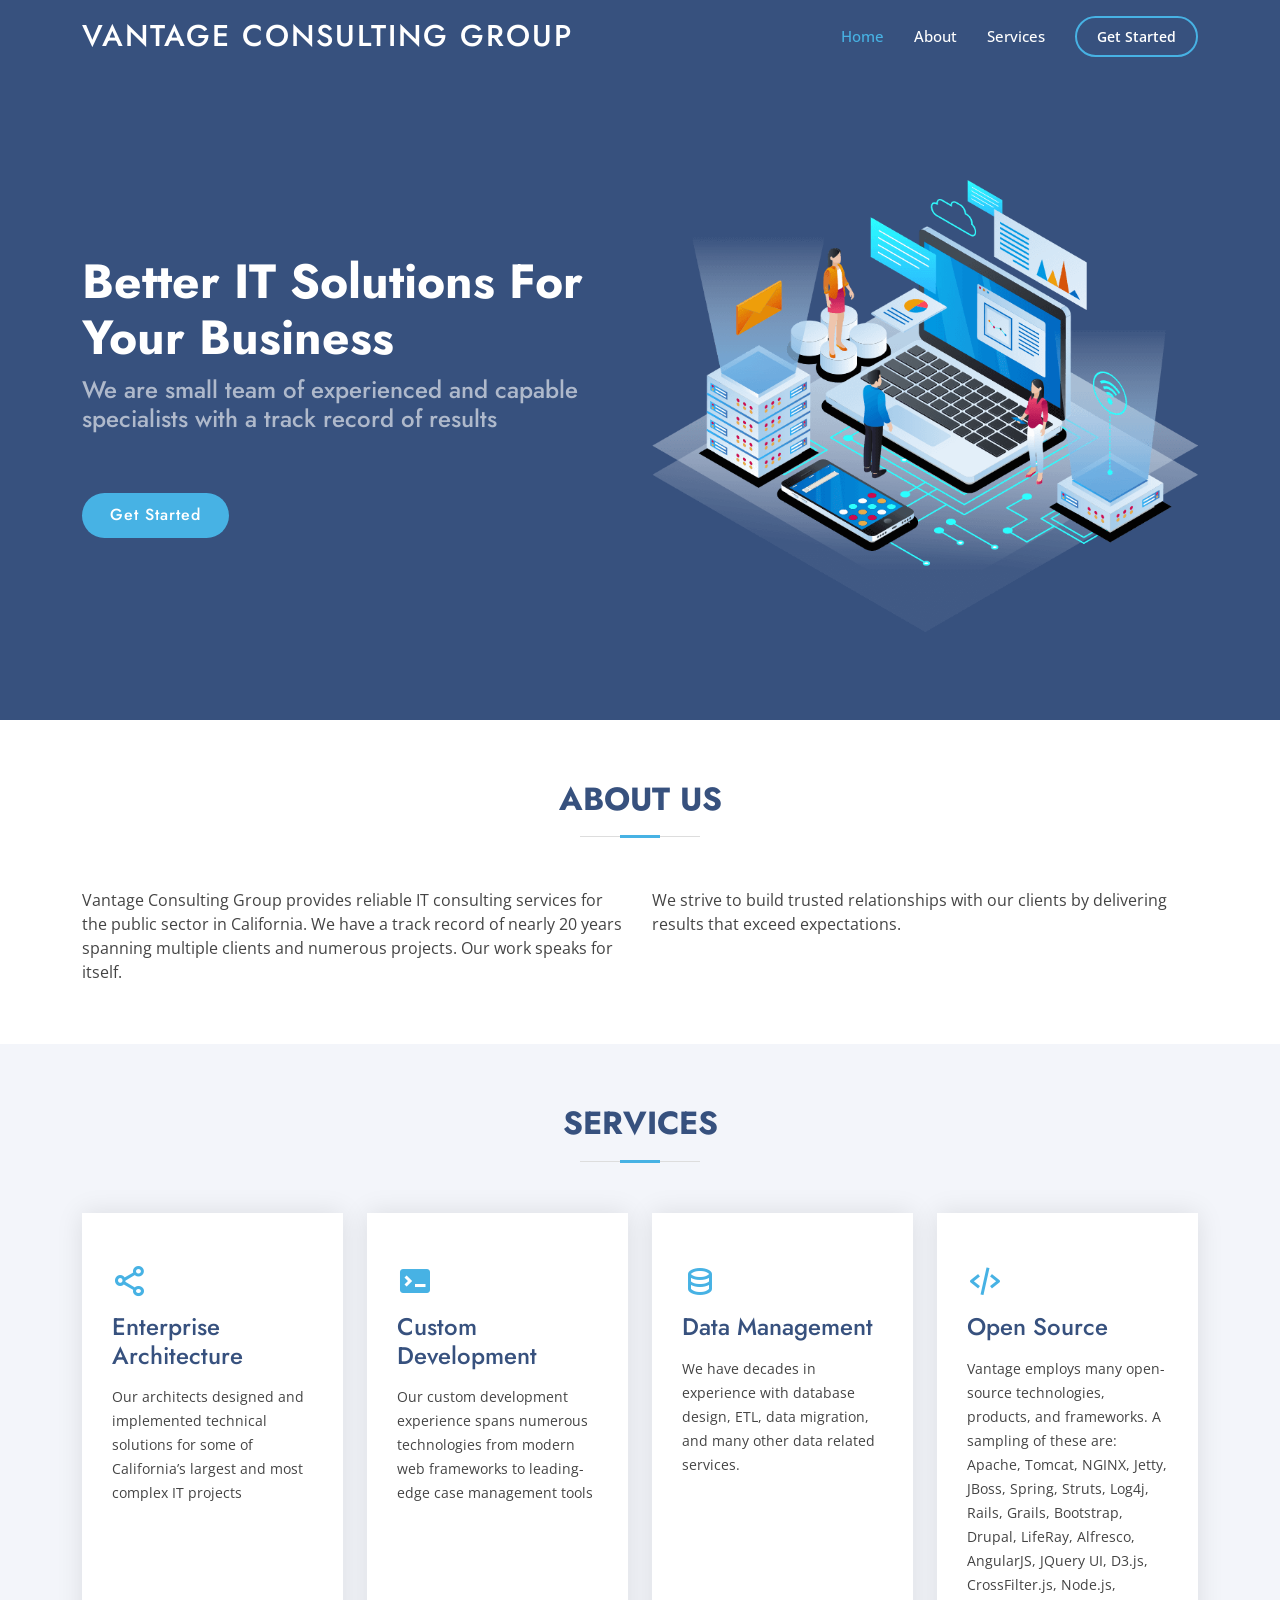
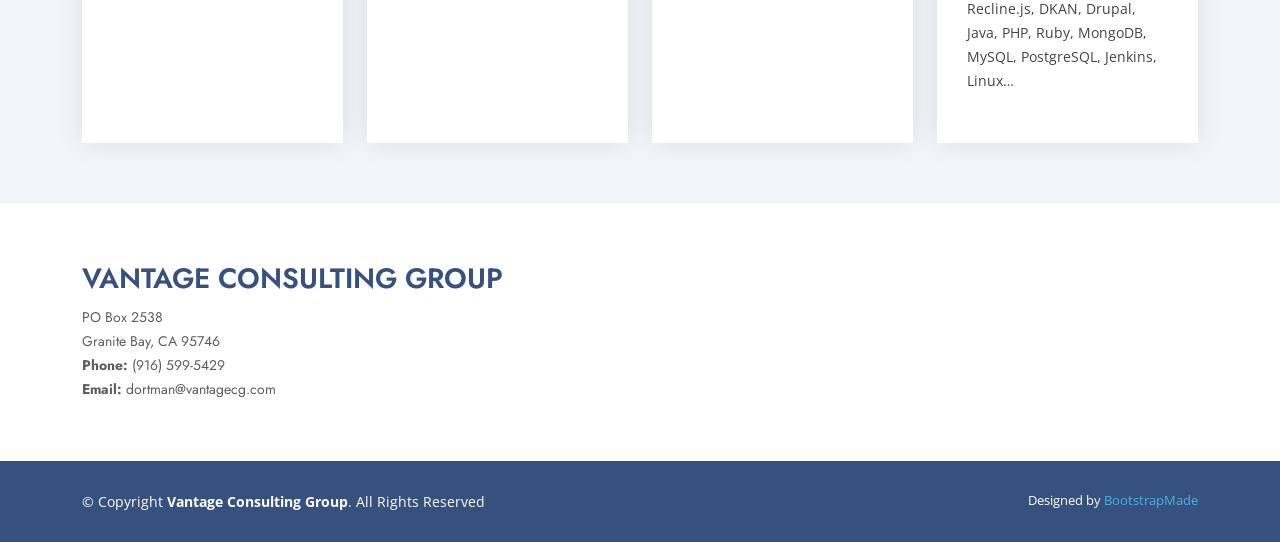
==== index.html @ c9c01993 "Initial checkin" ====
<!DOCTYPE html>
<html lang="en">

<head>
  <meta charset="utf-8">
  <meta content="width=device-width, initial-scale=1.0" name="viewport">

  <title>Vantage Consulting Group</title>
  <meta content="" name="description">
  <meta content="" name="keywords">

  <!-- Google Fonts -->
  <link
    href="https://fonts.googleapis.com/css?family=Open+Sans:300,300i,400,400i,600,600i,700,700i|Jost:300,300i,400,400i,500,500i,600,600i,700,700i|Poppins:300,300i,400,400i,500,500i,600,600i,700,700i"
    rel="stylesheet">

  <!-- Vendor CSS Files -->
  <link href="assets/vendor/aos/aos.css" rel="stylesheet">
  <link href="assets/vendor/bootstrap/css/bootstrap.min.css" rel="stylesheet">
  <link href="assets/vendor/bootstrap-icons/bootstrap-icons.css" rel="stylesheet">
  <link href="assets/vendor/boxicons/css/boxicons.min.css" rel="stylesheet">
  <link href="assets/vendor/glightbox/css/glightbox.min.css" rel="stylesheet">
  <link href="assets/vendor/remixicon/remixicon.css" rel="stylesheet">
  <link href="assets/vendor/swiper/swiper-bundle.min.css" rel="stylesheet">

  <!-- Template Main CSS File -->
  <link href="assets/css/style.css" rel="stylesheet">

  <!-- =======================================================
  * Template Name: Arsha - v4.7.1
  * Template URL: https://bootstrapmade.com/arsha-free-bootstrap-html-template-corporate/
  * Author: BootstrapMade.com
  * License: https://bootstrapmade.com/license/
  ======================================================== -->
</head>

<body>

  <!-- ======= Header ======= -->
  <header id="header" class="fixed-top ">
    <div class="container d-flex align-items-center">

      <h1 class="logo me-auto"><a href="index.html">Vantage Consulting Group</a></h1>
      <!-- Uncomment below if you prefer to use an image logo -->
      <!-- <a href="index.html" class="logo me-auto"><img src="assets/img/logo.png" alt="" class="img-fluid"></a>-->

      <nav id="navbar" class="navbar">
        <ul>
          <li><a class="nav-link scrollto active" href="#hero">Home</a></li>
          <li><a class="nav-link scrollto" href="#about">About</a></li>
          <li><a class="nav-link scrollto" href="#services">Services</a></li>
          <li><a class="getstarted scrollto" href="#about">Get Started</a></li>
        </ul>
        <i class="bi bi-list mobile-nav-toggle"></i>
      </nav><!-- .navbar -->

    </div>
  </header><!-- End Header -->

  <!-- ======= Hero Section ======= -->
  <section id="hero" class="d-flex align-items-center">

    <div class="container">
      <div class="row">
        <div class="col-lg-6 d-flex flex-column justify-content-center pt-4 pt-lg-0 order-2 order-lg-1"
          data-aos="fade-up" data-aos-delay="200">
          <h1>Better IT Solutions For Your Business</h1>
          <h2>We are small team of experienced and capable specialists with a track record of results</h2>
          <div class="d-flex justify-content-center justify-content-lg-start">
            <a href="#about" class="btn-get-started scrollto">Get Started</a>
          </div>
        </div>
        <div class="col-lg-6 order-1 order-lg-2 hero-img" data-aos="zoom-in" data-aos-delay="200">
          <img src="assets/img/hero-img.png" class="img-fluid animated" alt="">
        </div>
      </div>
    </div>

  </section><!-- End Hero -->

  <main id="main">



    <!-- ======= About Us Section ======= -->
    <section id="about" class="about">
      <div class="container" data-aos="fade-up">

        <div class="section-title">
          <h2>About Us</h2>
        </div>

        <div class="row content">
          <div class="col-lg-6">
            <p>
              Vantage Consulting Group provides reliable IT consulting services for the public sector in California.
              We have a track record of nearly 20 years spanning multiple clients and numerous projects. Our work speaks
              for itself.
            </p>
          </div>
          <div class="col-lg-6 pt-4 pt-lg-0">
            <p>
              We strive to build trusted relationships with our clients by delivering results that exceed expectations.
            </p>
          </div>
        </div>

      </div>
    </section><!-- End About Us Section -->





    <!-- ======= Services Section ======= -->
    <section id="services" class="services section-bg">
      <div class="container" data-aos="fade-up">

        <div class="section-title">
          <h2>Services</h2>
          <p></p>
        </div>

        <div class="row">

          <div class="col-xl-3 col-md-6 d-flex align-items-stretch" data-aos="zoom-in" data-aos-delay="100">
            <div class="icon-box">
              <div class="icon"><i class="bx bx-share-alt"></i></div>
              <h4><a href="">Enterprise Architecture</a></h4>
              <p>Our architects designed and implemented technical solutions for some of California’s largest and most
                complex IT projects</p>
            </div>
          </div>

          <div class="col-xl-3 col-md-6 d-flex align-items-stretch mt-4 mt-md-0" data-aos="zoom-in"
            data-aos-delay="200">
            <div class="icon-box">
              <div class="icon"><i class="bx bxs-terminal"></i></div>
              <h4><a href="">Custom Development</a></h4>
              <p>Our custom development experience spans numerous technologies from modern web
                frameworks to leading-edge case management tools</p>
            </div>
          </div>

          <div class="col-xl-3 col-md-6 d-flex align-items-stretch mt-4 mt-xl-0" data-aos="zoom-in"
            data-aos-delay="300">
            <div class="icon-box">
              <div class="icon"><i class="bx bx-data"></i></div>
              <h4><a href="">Data Management</a></h4>
              <p>We have decades in experience with database design, ETL, data migration, and many other data related
                services.
              </p>
            </div>
          </div>

          <div class="col-xl-3 col-md-6 d-flex align-items-stretch mt-4 mt-xl-0" data-aos="zoom-in"
            data-aos-delay="300">
            <div class="icon-box">
              <div class="icon"><i class="bx bx-code-alt"></i></div>
              <h4><a href="">Open Source</a></h4>
              <p>Vantage employs many open-source technologies, products, and frameworks. A sampling of these are:
                Apache, Tomcat, NGINX, Jetty, JBoss, Spring, Struts, Log4j, Rails, Grails, Bootstrap, Drupal, LifeRay,
                Alfresco, AngularJS, JQuery UI, D3.js, CrossFilter.js, Node.js, Recline.js, DKAN, Drupal, Java, PHP,
                Ruby, MongoDB, MySQL, PostgreSQL, Jenkins, Linux…
              </p>
            </div>
          </div>


        </div>

      </div>
    </section><!-- End Services Section -->







  </main><!-- End #main -->

  <!-- ======= Footer ======= -->
  <footer id="footer">



    <div class="footer-top">
      <div class="container">
        <div class="row">

          <div class="col-lg-6 col-md-6 footer-contact">
            <h3>Vantage Consulting Group</h3>
            <p>
              PO Box 2538 <br>
              Granite Bay, CA 95746<br>
              <strong>Phone:</strong> (916) 599-5429<br>
              <strong>Email:</strong> dortman@vantagecg.com<br>
            </p>
          </div>



        </div>
      </div>
    </div>

    <div class="container footer-bottom clearfix">
      <div class="copyright">
        &copy; Copyright <strong><span>Vantage Consulting Group</span></strong>. All Rights Reserved
      </div>
      <div class="credits">
        <!-- All the links in the footer should remain intact. -->
        <!-- You can delete the links only if you purchased the pro version. -->
        <!-- Licensing information: https://bootstrapmade.com/license/ -->
        <!-- Purchase the pro version with working PHP/AJAX contact form: https://bootstrapmade.com/arsha-free-bootstrap-html-template-corporate/ -->
        Designed by <a href="https://bootstrapmade.com/">BootstrapMade</a>
      </div>
    </div>
  </footer><!-- End Footer -->

  <div id="preloader"></div>
  <a href="#" class="back-to-top d-flex align-items-center justify-content-center"><i
      class="bi bi-arrow-up-short"></i></a>

  <!-- Vendor JS Files -->
  <script src="assets/vendor/aos/aos.js"></script>
  <script src="assets/vendor/bootstrap/js/bootstrap.bundle.min.js"></script>
  <script src="assets/vendor/glightbox/js/glightbox.min.js"></script>
  <script src="assets/vendor/isotope-layout/isotope.pkgd.min.js"></script>
  <script src="assets/vendor/swiper/swiper-bundle.min.js"></script>
  <script src="assets/vendor/waypoints/noframework.waypoints.js"></script>
  <script src="assets/vendor/php-email-form/validate.js"></script>

  <!-- Template Main JS File -->
  <script src="assets/js/main.js"></script>

</body>

</html>
---- assets/css/style.css ----
/**
* Template Name: Arsha - v4.7.1
* Template URL: https://bootstrapmade.com/arsha-free-bootstrap-html-template-corporate/
* Author: BootstrapMade.com
* License: https://bootstrapmade.com/license/
*/

/*--------------------------------------------------------------
# General
--------------------------------------------------------------*/
body {
  font-family: "Open Sans", sans-serif;
  color: #444444;
}

a {
  color: #47b2e4;
  text-decoration: none;
}

a:hover {
  color: #73c5eb;
  text-decoration: none;
}

h1, h2, h3, h4, h5, h6 {
  font-family: "Jost", sans-serif;
}

/*--------------------------------------------------------------
# Preloader
--------------------------------------------------------------*/
#preloader {
  position: fixed;
  top: 0;
  left: 0;
  right: 0;
  bottom: 0;
  z-index: 9999;
  overflow: hidden;
  background: #37517e;
}

#preloader:before {
  content: "";
  position: fixed;
  top: calc(50% - 30px);
  left: calc(50% - 30px);
  border: 6px solid #37517e;
  border-top-color: #fff;
  border-bottom-color: #fff;
  border-radius: 50%;
  width: 60px;
  height: 60px;
  -webkit-animation: animate-preloader 1s linear infinite;
  animation: animate-preloader 1s linear infinite;
}

@-webkit-keyframes animate-preloader {
  0% {
    transform: rotate(0deg);
  }
  100% {
    transform: rotate(360deg);
  }
}

@keyframes animate-preloader {
  0% {
    transform: rotate(0deg);
  }
  100% {
    transform: rotate(360deg);
  }
}
/*--------------------------------------------------------------
# Back to top button
--------------------------------------------------------------*/
.back-to-top {
  position: fixed;
  visibility: hidden;
  opacity: 0;
  right: 15px;
  bottom: 15px;
  z-index: 996;
  background: #47b2e4;
  width: 40px;
  height: 40px;
  border-radius: 50px;
  transition: all 0.4s;
}
.back-to-top i {
  font-size: 24px;
  color: #fff;
  line-height: 0;
}
.back-to-top:hover {
  background: #6bc1e9;
  color: #fff;
}
.back-to-top.active {
  visibility: visible;
  opacity: 1;
}

/*--------------------------------------------------------------
# Header
--------------------------------------------------------------*/
#header {
  transition: all 0.5s;
  z-index: 997;
  padding: 15px 0;
}
#header.header-scrolled, #header.header-inner-pages {
  background: rgba(40, 58, 90, 0.9);
}
#header .logo {
  font-size: 30px;
  margin: 0;
  padding: 0;
  line-height: 1;
  font-weight: 500;
  letter-spacing: 2px;
  text-transform: uppercase;
}
#header .logo a {
  color: #fff;
}
#header .logo img {
  max-height: 40px;
}

/*--------------------------------------------------------------
# Navigation Menu
--------------------------------------------------------------*/
/**
* Desktop Navigation 
*/
.navbar {
  padding: 0;
}
.navbar ul {
  margin: 0;
  padding: 0;
  display: flex;
  list-style: none;
  align-items: center;
}
.navbar li {
  position: relative;
}
.navbar a, .navbar a:focus {
  display: flex;
  align-items: center;
  justify-content: space-between;
  padding: 10px 0 10px 30px;
  font-size: 15px;
  font-weight: 500;
  color: #fff;
  white-space: nowrap;
  transition: 0.3s;
}
.navbar a i, .navbar a:focus i {
  font-size: 12px;
  line-height: 0;
  margin-left: 5px;
}
.navbar a:hover, .navbar .active, .navbar .active:focus, .navbar li:hover > a {
  color: #47b2e4;
}
.navbar .getstarted, .navbar .getstarted:focus {
  padding: 8px 20px;
  margin-left: 30px;
  border-radius: 50px;
  color: #fff;
  font-size: 14px;
  border: 2px solid #47b2e4;
  font-weight: 600;
}
.navbar .getstarted:hover, .navbar .getstarted:focus:hover {
  color: #fff;
  background: #31a9e1;
}
.navbar .dropdown ul {
  display: block;
  position: absolute;
  left: 14px;
  top: calc(100% + 30px);
  margin: 0;
  padding: 10px 0;
  z-index: 99;
  opacity: 0;
  visibility: hidden;
  background: #fff;
  box-shadow: 0px 0px 30px rgba(127, 137, 161, 0.25);
  transition: 0.3s;
  border-radius: 4px;
}
.navbar .dropdown ul li {
  min-width: 200px;
}
.navbar .dropdown ul a {
  padding: 10px 20px;
  font-size: 14px;
  text-transform: none;
  font-weight: 500;
  color: #0c3c53;
}
.navbar .dropdown ul a i {
  font-size: 12px;
}
.navbar .dropdown ul a:hover, .navbar .dropdown ul .active:hover, .navbar .dropdown ul li:hover > a {
  color: #47b2e4;
}
.navbar .dropdown:hover > ul {
  opacity: 1;
  top: 100%;
  visibility: visible;
}
.navbar .dropdown .dropdown ul {
  top: 0;
  left: calc(100% - 30px);
  visibility: hidden;
}
.navbar .dropdown .dropdown:hover > ul {
  opacity: 1;
  top: 0;
  left: 100%;
  visibility: visible;
}
@media (max-width: 1366px) {
  .navbar .dropdown .dropdown ul {
    left: -90%;
  }
  .navbar .dropdown .dropdown:hover > ul {
    left: -100%;
  }
}

/**
* Mobile Navigation 
*/
.mobile-nav-toggle {
  color: #fff;
  font-size: 28px;
  cursor: pointer;
  display: none;
  line-height: 0;
  transition: 0.5s;
}
.mobile-nav-toggle.bi-x {
  color: #fff;
}

@media (max-width: 991px) {
  .mobile-nav-toggle {
    display: block;
  }

  .navbar ul {
    display: none;
  }
}
.navbar-mobile {
  position: fixed;
  overflow: hidden;
  top: 0;
  right: 0;
  left: 0;
  bottom: 0;
  background: rgba(40, 58, 90, 0.9);
  transition: 0.3s;
  z-index: 999;
}
.navbar-mobile .mobile-nav-toggle {
  position: absolute;
  top: 15px;
  right: 15px;
}
.navbar-mobile ul {
  display: block;
  position: absolute;
  top: 55px;
  right: 15px;
  bottom: 15px;
  left: 15px;
  padding: 10px 0;
  border-radius: 10px;
  background-color: #fff;
  overflow-y: auto;
  transition: 0.3s;
}
.navbar-mobile a, .navbar-mobile a:focus {
  padding: 10px 20px;
  font-size: 15px;
  color: #37517e;
}
.navbar-mobile a:hover, .navbar-mobile .active, .navbar-mobile li:hover > a {
  color: #47b2e4;
}
.navbar-mobile .getstarted, .navbar-mobile .getstarted:focus {
  margin: 15px;
  color: #37517e;
}
.navbar-mobile .dropdown ul {
  position: static;
  display: none;
  margin: 10px 20px;
  padding: 10px 0;
  z-index: 99;
  opacity: 1;
  visibility: visible;
  background: #fff;
  box-shadow: 0px 0px 30px rgba(127, 137, 161, 0.25);
}
.navbar-mobile .dropdown ul li {
  min-width: 200px;
}
.navbar-mobile .dropdown ul a {
  padding: 10px 20px;
}
.navbar-mobile .dropdown ul a i {
  font-size: 12px;
}
.navbar-mobile .dropdown ul a:hover, .navbar-mobile .dropdown ul .active:hover, .navbar-mobile .dropdown ul li:hover > a {
  color: #47b2e4;
}
.navbar-mobile .dropdown > .dropdown-active {
  display: block;
}

/*--------------------------------------------------------------
# Hero Section
--------------------------------------------------------------*/
#hero {
  width: 100%;
  height: 80vh;
  background: #37517e;
}
#hero .container {
  padding-top: 72px;
}
#hero h1 {
  margin: 0 0 10px 0;
  font-size: 48px;
  font-weight: 700;
  line-height: 56px;
  color: #fff;
}
#hero h2 {
  color: rgba(255, 255, 255, 0.6);
  margin-bottom: 50px;
  font-size: 24px;
}
#hero .btn-get-started {
  font-family: "Jost", sans-serif;
  font-weight: 500;
  font-size: 16px;
  letter-spacing: 1px;
  display: inline-block;
  padding: 10px 28px 11px 28px;
  border-radius: 50px;
  transition: 0.5s;
  margin: 10px 0 0 0;
  color: #fff;
  background: #47b2e4;
}
#hero .btn-get-started:hover {
  background: #209dd8;
}
#hero .btn-watch-video {
  font-size: 16px;
  display: flex;
  align-items: center;
  transition: 0.5s;
  margin: 10px 0 0 25px;
  color: #fff;
  line-height: 1;
}
#hero .btn-watch-video i {
  line-height: 0;
  color: #fff;
  font-size: 32px;
  transition: 0.3s;
  margin-right: 8px;
}
#hero .btn-watch-video:hover i {
  color: #47b2e4;
}
#hero .animated {
  animation: up-down 2s ease-in-out infinite alternate-reverse both;
}
@media (max-width: 991px) {
  #hero {
    height: 100vh;
    text-align: center;
  }
  #hero .animated {
    -webkit-animation: none;
    animation: none;
  }
  #hero .hero-img {
    text-align: center;
  }
  #hero .hero-img img {
    width: 50%;
  }
}
@media (max-width: 768px) {
  #hero h1 {
    font-size: 28px;
    line-height: 36px;
  }
  #hero h2 {
    font-size: 18px;
    line-height: 24px;
    margin-bottom: 30px;
  }
  #hero .hero-img img {
    width: 70%;
  }
}
@media (max-width: 575px) {
  #hero .hero-img img {
    width: 80%;
  }
  #hero .btn-get-started {
    font-size: 16px;
    padding: 10px 24px 11px 24px;
  }
}

@-webkit-keyframes up-down {
  0% {
    transform: translateY(10px);
  }
  100% {
    transform: translateY(-10px);
  }
}

@keyframes up-down {
  0% {
    transform: translateY(10px);
  }
  100% {
    transform: translateY(-10px);
  }
}
/*--------------------------------------------------------------
# Sections General
--------------------------------------------------------------*/
section {
  padding: 60px 0;
  overflow: hidden;
}

.section-bg {
  background-color: #f3f5fa;
}

.section-title {
  text-align: center;
  padding-bottom: 30px;
}
.section-title h2 {
  font-size: 32px;
  font-weight: bold;
  text-transform: uppercase;
  margin-bottom: 20px;
  padding-bottom: 20px;
  position: relative;
  color: #37517e;
}
.section-title h2::before {
  content: "";
  position: absolute;
  display: block;
  width: 120px;
  height: 1px;
  background: #ddd;
  bottom: 1px;
  left: calc(50% - 60px);
}
.section-title h2::after {
  content: "";
  position: absolute;
  display: block;
  width: 40px;
  height: 3px;
  background: #47b2e4;
  bottom: 0;
  left: calc(50% - 20px);
}
.section-title p {
  margin-bottom: 0;
}

/*--------------------------------------------------------------
# Clients
--------------------------------------------------------------*/
.clients {
  padding: 12px 0;
  text-align: center;
}
.clients img {
  max-width: 45%;
  transition: all 0.4s ease-in-out;
  display: inline-block;
  padding: 15px 0;
  filter: grayscale(100);
}
.clients img:hover {
  filter: none;
  transform: scale(1.1);
}
@media (max-width: 768px) {
  .clients img {
    max-width: 40%;
  }
}

/*--------------------------------------------------------------
# About Us
--------------------------------------------------------------*/
.about .content h3 {
  font-weight: 600;
  font-size: 26px;
}
.about .content ul {
  list-style: none;
  padding: 0;
}
.about .content ul li {
  padding-left: 28px;
  position: relative;
}
.about .content ul li + li {
  margin-top: 10px;
}
.about .content ul i {
  position: absolute;
  left: 0;
  top: 2px;
  font-size: 20px;
  color: #47b2e4;
  line-height: 1;
}
.about .content p:last-child {
  margin-bottom: 0;
}
.about .content .btn-learn-more {
  font-family: "Poppins", sans-serif;
  font-weight: 500;
  font-size: 14px;
  letter-spacing: 1px;
  display: inline-block;
  padding: 12px 32px;
  border-radius: 4px;
  transition: 0.3s;
  line-height: 1;
  color: #47b2e4;
  -webkit-animation-delay: 0.8s;
  animation-delay: 0.8s;
  margin-top: 6px;
  border: 2px solid #47b2e4;
}
.about .content .btn-learn-more:hover {
  background: #47b2e4;
  color: #fff;
  text-decoration: none;
}

/*--------------------------------------------------------------
# Why Us
--------------------------------------------------------------*/
.why-us .content {
  padding: 60px 100px 0 100px;
}
.why-us .content h3 {
  font-weight: 400;
  font-size: 34px;
  color: #37517e;
}
.why-us .content h4 {
  font-size: 20px;
  font-weight: 700;
  margin-top: 5px;
}
.why-us .content p {
  font-size: 15px;
  color: #848484;
}
.why-us .img {
  background-size: contain;
  background-repeat: no-repeat;
  background-position: center center;
}
.why-us .accordion-list {
  padding: 0 100px 60px 100px;
}
.why-us .accordion-list ul {
  padding: 0;
  list-style: none;
}
.why-us .accordion-list li + li {
  margin-top: 15px;
}
.why-us .accordion-list li {
  padding: 20px;
  background: #fff;
  border-radius: 4px;
}
.why-us .accordion-list a {
  display: block;
  position: relative;
  font-family: "Poppins", sans-serif;
  font-size: 16px;
  line-height: 24px;
  font-weight: 500;
  padding-right: 30px;
  outline: none;
  cursor: pointer;
}
.why-us .accordion-list span {
  color: #47b2e4;
  font-weight: 600;
  font-size: 18px;
  padding-right: 10px;
}
.why-us .accordion-list i {
  font-size: 24px;
  position: absolute;
  right: 0;
  top: 0;
}
.why-us .accordion-list p {
  margin-bottom: 0;
  padding: 10px 0 0 0;
}
.why-us .accordion-list .icon-show {
  display: none;
}
.why-us .accordion-list a.collapsed {
  color: #343a40;
}
.why-us .accordion-list a.collapsed:hover {
  color: #47b2e4;
}
.why-us .accordion-list a.collapsed .icon-show {
  display: inline-block;
}
.why-us .accordion-list a.collapsed .icon-close {
  display: none;
}
@media (max-width: 1024px) {
  .why-us .content, .why-us .accordion-list {
    padding-left: 0;
    padding-right: 0;
  }
}
@media (max-width: 992px) {
  .why-us .img {
    min-height: 400px;
  }
  .why-us .content {
    padding-top: 30px;
  }
  .why-us .accordion-list {
    padding-bottom: 30px;
  }
}
@media (max-width: 575px) {
  .why-us .img {
    min-height: 200px;
  }
}

/*--------------------------------------------------------------
# Skills
--------------------------------------------------------------*/
.skills .content h3 {
  font-weight: 700;
  font-size: 32px;
  color: #37517e;
  font-family: "Poppins", sans-serif;
}
.skills .content ul {
  list-style: none;
  padding: 0;
}
.skills .content ul li {
  padding-bottom: 10px;
}
.skills .content ul i {
  font-size: 20px;
  padding-right: 4px;
  color: #47b2e4;
}
.skills .content p:last-child {
  margin-bottom: 0;
}
.skills .progress {
  height: 60px;
  display: block;
  background: none;
  border-radius: 0;
}
.skills .progress .skill {
  padding: 0;
  margin: 0 0 6px 0;
  text-transform: uppercase;
  display: block;
  font-weight: 600;
  font-family: "Poppins", sans-serif;
  color: #37517e;
}
.skills .progress .skill .val {
  float: right;
  font-style: normal;
}
.skills .progress-bar-wrap {
  background: #e8edf5;
  height: 10px;
}
.skills .progress-bar {
  width: 1px;
  height: 10px;
  transition: 0.9s;
  background-color: #4668a2;
}

/*--------------------------------------------------------------
# Services
--------------------------------------------------------------*/
.services .icon-box {
  box-shadow: 0px 0 25px 0 rgba(0, 0, 0, 0.1);
  padding: 50px 30px;
  transition: all ease-in-out 0.4s;
  background: #fff;
}
.services .icon-box .icon {
  margin-bottom: 10px;
}
.services .icon-box .icon i {
  color: #47b2e4;
  font-size: 36px;
  transition: 0.3s;
}
.services .icon-box h4 {
  font-weight: 500;
  margin-bottom: 15px;
  font-size: 24px;
}
.services .icon-box h4 a {
  color: #37517e;
  transition: ease-in-out 0.3s;
}
.services .icon-box p {
  line-height: 24px;
  font-size: 14px;
  margin-bottom: 0;
}
.services .icon-box:hover {
  transform: translateY(-10px);
}
.services .icon-box:hover h4 a {
  color: #47b2e4;
}

/*--------------------------------------------------------------
# Cta
--------------------------------------------------------------*/
.cta {
  background: linear-gradient(rgba(40, 58, 90, 0.9), rgba(40, 58, 90, 0.9)), url("../img/cta-bg.jpg") fixed center center;
  background-size: cover;
  padding: 120px 0;
}
.cta h3 {
  color: #fff;
  font-size: 28px;
  font-weight: 700;
}
.cta p {
  color: #fff;
}
.cta .cta-btn {
  font-family: "Jost", sans-serif;
  font-weight: 500;
  font-size: 16px;
  letter-spacing: 1px;
  display: inline-block;
  padding: 12px 40px;
  border-radius: 50px;
  transition: 0.5s;
  margin: 10px;
  border: 2px solid #fff;
  color: #fff;
}
.cta .cta-btn:hover {
  background: #47b2e4;
  border: 2px solid #47b2e4;
}
@media (max-width: 1024px) {
  .cta {
    background-attachment: scroll;
  }
}
@media (min-width: 769px) {
  .cta .cta-btn-container {
    display: flex;
    align-items: center;
    justify-content: flex-end;
  }
}

/*--------------------------------------------------------------
# Portfolio
--------------------------------------------------------------*/
.portfolio #portfolio-flters {
  list-style: none;
  margin-bottom: 20px;
}
.portfolio #portfolio-flters li {
  cursor: pointer;
  display: inline-block;
  margin: 10px 5px;
  font-size: 15px;
  font-weight: 500;
  line-height: 1;
  color: #444444;
  transition: all 0.3s;
  padding: 8px 20px;
  border-radius: 50px;
  font-family: "Poppins", sans-serif;
}
.portfolio #portfolio-flters li:hover, .portfolio #portfolio-flters li.filter-active {
  background: #47b2e4;
  color: #fff;
}
.portfolio .portfolio-item {
  margin-bottom: 30px;
}
.portfolio .portfolio-item .portfolio-img {
  overflow: hidden;
}
.portfolio .portfolio-item .portfolio-img img {
  transition: all 0.6s;
}
.portfolio .portfolio-item .portfolio-info {
  opacity: 0;
  position: absolute;
  left: 15px;
  bottom: 0;
  z-index: 3;
  right: 15px;
  transition: all 0.3s;
  background: rgba(55, 81, 126, 0.8);
  padding: 10px 15px;
}
.portfolio .portfolio-item .portfolio-info h4 {
  font-size: 18px;
  color: #fff;
  font-weight: 600;
  color: #fff;
  margin-bottom: 0px;
}
.portfolio .portfolio-item .portfolio-info p {
  color: #f9fcfe;
  font-size: 14px;
  margin-bottom: 0;
}
.portfolio .portfolio-item .portfolio-info .preview-link, .portfolio .portfolio-item .portfolio-info .details-link {
  position: absolute;
  right: 40px;
  font-size: 24px;
  top: calc(50% - 18px);
  color: #fff;
  transition: 0.3s;
}
.portfolio .portfolio-item .portfolio-info .preview-link:hover, .portfolio .portfolio-item .portfolio-info .details-link:hover {
  color: #47b2e4;
}
.portfolio .portfolio-item .portfolio-info .details-link {
  right: 10px;
}
.portfolio .portfolio-item:hover .portfolio-img img {
  transform: scale(1.15);
}
.portfolio .portfolio-item:hover .portfolio-info {
  opacity: 1;
}

/*--------------------------------------------------------------
# Portfolio Details
--------------------------------------------------------------*/
.portfolio-details {
  padding-top: 40px;
}
.portfolio-details .portfolio-details-slider img {
  width: 100%;
}
.portfolio-details .portfolio-details-slider .swiper-pagination {
  margin-top: 20px;
  position: relative;
}
.portfolio-details .portfolio-details-slider .swiper-pagination .swiper-pagination-bullet {
  width: 12px;
  height: 12px;
  background-color: #fff;
  opacity: 1;
  border: 1px solid #47b2e4;
}
.portfolio-details .portfolio-details-slider .swiper-pagination .swiper-pagination-bullet-active {
  background-color: #47b2e4;
}
.portfolio-details .portfolio-info {
  padding: 30px;
  box-shadow: 0px 0 30px rgba(55, 81, 126, 0.08);
}
.portfolio-details .portfolio-info h3 {
  font-size: 22px;
  font-weight: 700;
  margin-bottom: 20px;
  padding-bottom: 20px;
  border-bottom: 1px solid #eee;
}
.portfolio-details .portfolio-info ul {
  list-style: none;
  padding: 0;
  font-size: 15px;
}
.portfolio-details .portfolio-info ul li + li {
  margin-top: 10px;
}
.portfolio-details .portfolio-description {
  padding-top: 30px;
}
.portfolio-details .portfolio-description h2 {
  font-size: 26px;
  font-weight: 700;
  margin-bottom: 20px;
}
.portfolio-details .portfolio-description p {
  padding: 0;
}

/*--------------------------------------------------------------
# Team
--------------------------------------------------------------*/
.team .member {
  position: relative;
  box-shadow: 0px 2px 15px rgba(0, 0, 0, 0.1);
  padding: 30px;
  border-radius: 5px;
  background: #fff;
  transition: 0.5s;
}
.team .member .pic {
  overflow: hidden;
  width: 180px;
  border-radius: 50%;
}
.team .member .pic img {
  transition: ease-in-out 0.3s;
}
.team .member:hover {
  transform: translateY(-10px);
}
.team .member .member-info {
  padding-left: 30px;
}
.team .member h4 {
  font-weight: 700;
  margin-bottom: 5px;
  font-size: 20px;
  color: #37517e;
}
.team .member span {
  display: block;
  font-size: 15px;
  padding-bottom: 10px;
  position: relative;
  font-weight: 500;
}
.team .member span::after {
  content: "";
  position: absolute;
  display: block;
  width: 50px;
  height: 1px;
  background: #cbd6e9;
  bottom: 0;
  left: 0;
}
.team .member p {
  margin: 10px 0 0 0;
  font-size: 14px;
}
.team .member .social {
  margin-top: 12px;
  display: flex;
  align-items: center;
  justify-content: flex-start;
}
.team .member .social a {
  transition: ease-in-out 0.3s;
  display: flex;
  align-items: center;
  justify-content: center;
  border-radius: 50px;
  width: 32px;
  height: 32px;
  background: #eff2f8;
}
.team .member .social a i {
  color: #37517e;
  font-size: 16px;
  margin: 0 2px;
}
.team .member .social a:hover {
  background: #47b2e4;
}
.team .member .social a:hover i {
  color: #fff;
}
.team .member .social a + a {
  margin-left: 8px;
}

/*--------------------------------------------------------------
# Pricing
--------------------------------------------------------------*/
.pricing .row {
  padding-top: 40px;
}
.pricing .box {
  padding: 60px 40px;
  box-shadow: 0 3px 20px -2px rgba(20, 45, 100, 0.1);
  background: #fff;
  height: 100%;
  border-top: 4px solid #fff;
  border-radius: 5px;
}
.pricing h3 {
  font-weight: 500;
  margin-bottom: 15px;
  font-size: 20px;
  color: #37517e;
}
.pricing h4 {
  font-size: 48px;
  color: #37517e;
  font-weight: 400;
  font-family: "Jost", sans-serif;
  margin-bottom: 25px;
}
.pricing h4 sup {
  font-size: 28px;
}
.pricing h4 span {
  color: #47b2e4;
  font-size: 18px;
  display: block;
}
.pricing ul {
  padding: 20px 0;
  list-style: none;
  color: #999;
  text-align: left;
  line-height: 20px;
}
.pricing ul li {
  padding: 10px 0 10px 30px;
  position: relative;
}
.pricing ul i {
  color: #28a745;
  font-size: 24px;
  position: absolute;
  left: 0;
  top: 6px;
}
.pricing ul .na {
  color: #ccc;
}
.pricing ul .na i {
  color: #ccc;
}
.pricing ul .na span {
  text-decoration: line-through;
}
.pricing .buy-btn {
  display: inline-block;
  padding: 12px 35px;
  border-radius: 50px;
  color: #47b2e4;
  transition: none;
  font-size: 16px;
  font-weight: 500;
  font-family: "Jost", sans-serif;
  transition: 0.3s;
  border: 1px solid #47b2e4;
}
.pricing .buy-btn:hover {
  background: #47b2e4;
  color: #fff;
}
.pricing .featured {
  border-top-color: #47b2e4;
}
.pricing .featured .buy-btn {
  background: #47b2e4;
  color: #fff;
}
.pricing .featured .buy-btn:hover {
  background: #23a3df;
}
@media (max-width: 992px) {
  .pricing .box {
    max-width: 60%;
    margin: 0 auto 30px auto;
  }
}
@media (max-width: 767px) {
  .pricing .box {
    max-width: 80%;
    margin: 0 auto 30px auto;
  }
}
@media (max-width: 420px) {
  .pricing .box {
    max-width: 100%;
    margin: 0 auto 30px auto;
  }
}

/*--------------------------------------------------------------
# Frequently Asked Questions
--------------------------------------------------------------*/
.faq .faq-list {
  padding: 0 100px;
}
.faq .faq-list ul {
  padding: 0;
  list-style: none;
}
.faq .faq-list li + li {
  margin-top: 15px;
}
.faq .faq-list li {
  padding: 20px;
  background: #fff;
  border-radius: 4px;
  position: relative;
}
.faq .faq-list a {
  display: block;
  position: relative;
  font-family: "Poppins", sans-serif;
  font-size: 16px;
  line-height: 24px;
  font-weight: 500;
  padding: 0 30px;
  outline: none;
  cursor: pointer;
}
.faq .faq-list .icon-help {
  font-size: 24px;
  position: absolute;
  right: 0;
  left: 20px;
  color: #47b2e4;
}
.faq .faq-list .icon-show, .faq .faq-list .icon-close {
  font-size: 24px;
  position: absolute;
  right: 0;
  top: 0;
}
.faq .faq-list p {
  margin-bottom: 0;
  padding: 10px 0 0 0;
}
.faq .faq-list .icon-show {
  display: none;
}
.faq .faq-list a.collapsed {
  color: #37517e;
  transition: 0.3s;
}
.faq .faq-list a.collapsed:hover {
  color: #47b2e4;
}
.faq .faq-list a.collapsed .icon-show {
  display: inline-block;
}
.faq .faq-list a.collapsed .icon-close {
  display: none;
}
@media (max-width: 1200px) {
  .faq .faq-list {
    padding: 0;
  }
}

/*--------------------------------------------------------------
# Contact
--------------------------------------------------------------*/
.contact .info {
  border-top: 3px solid #47b2e4;
  border-bottom: 3px solid #47b2e4;
  padding: 30px;
  background: #fff;
  width: 100%;
  box-shadow: 0 0 24px 0 rgba(0, 0, 0, 0.1);
}
.contact .info i {
  font-size: 20px;
  color: #47b2e4;
  float: left;
  width: 44px;
  height: 44px;
  background: #e7f5fb;
  display: flex;
  justify-content: center;
  align-items: center;
  border-radius: 50px;
  transition: all 0.3s ease-in-out;
}
.contact .info h4 {
  padding: 0 0 0 60px;
  font-size: 22px;
  font-weight: 600;
  margin-bottom: 5px;
  color: #37517e;
}
.contact .info p {
  padding: 0 0 10px 60px;
  margin-bottom: 20px;
  font-size: 14px;
  color: #6182ba;
}
.contact .info .email p {
  padding-top: 5px;
}
.contact .info .social-links {
  padding-left: 60px;
}
.contact .info .social-links a {
  font-size: 18px;
  display: inline-block;
  background: #333;
  color: #fff;
  line-height: 1;
  padding: 8px 0;
  border-radius: 50%;
  text-align: center;
  width: 36px;
  height: 36px;
  transition: 0.3s;
  margin-right: 10px;
}
.contact .info .social-links a:hover {
  background: #47b2e4;
  color: #fff;
}
.contact .info .email:hover i, .contact .info .address:hover i, .contact .info .phone:hover i {
  background: #47b2e4;
  color: #fff;
}
.contact .php-email-form {
  width: 100%;
  border-top: 3px solid #47b2e4;
  border-bottom: 3px solid #47b2e4;
  padding: 30px;
  background: #fff;
  box-shadow: 0 0 24px 0 rgba(0, 0, 0, 0.12);
}
.contact .php-email-form .form-group {
  padding-bottom: 8px;
}
.contact .php-email-form .validate {
  display: none;
  color: red;
  margin: 0 0 15px 0;
  font-weight: 400;
  font-size: 13px;
}
.contact .php-email-form .error-message {
  display: none;
  color: #fff;
  background: #ed3c0d;
  text-align: left;
  padding: 15px;
  font-weight: 600;
}
.contact .php-email-form .error-message br + br {
  margin-top: 25px;
}
.contact .php-email-form .sent-message {
  display: none;
  color: #fff;
  background: #18d26e;
  text-align: center;
  padding: 15px;
  font-weight: 600;
}
.contact .php-email-form .loading {
  display: none;
  background: #fff;
  text-align: center;
  padding: 15px;
}
.contact .php-email-form .loading:before {
  content: "";
  display: inline-block;
  border-radius: 50%;
  width: 24px;
  height: 24px;
  margin: 0 10px -6px 0;
  border: 3px solid #18d26e;
  border-top-color: #eee;
  -webkit-animation: animate-loading 1s linear infinite;
  animation: animate-loading 1s linear infinite;
}
.contact .php-email-form .form-group {
  margin-bottom: 20px;
}
.contact .php-email-form label {
  padding-bottom: 8px;
}
.contact .php-email-form input, .contact .php-email-form textarea {
  border-radius: 0;
  box-shadow: none;
  font-size: 14px;
  border-radius: 4px;
}
.contact .php-email-form input:focus, .contact .php-email-form textarea:focus {
  border-color: #47b2e4;
}
.contact .php-email-form input {
  height: 44px;
}
.contact .php-email-form textarea {
  padding: 10px 12px;
}
.contact .php-email-form button[type=submit] {
  background: #47b2e4;
  border: 0;
  padding: 12px 34px;
  color: #fff;
  transition: 0.4s;
  border-radius: 50px;
}
.contact .php-email-form button[type=submit]:hover {
  background: #209dd8;
}
@-webkit-keyframes animate-loading {
  0% {
    transform: rotate(0deg);
  }
  100% {
    transform: rotate(360deg);
  }
}
@keyframes animate-loading {
  0% {
    transform: rotate(0deg);
  }
  100% {
    transform: rotate(360deg);
  }
}

/*--------------------------------------------------------------
# Breadcrumbs
--------------------------------------------------------------*/
.breadcrumbs {
  padding: 15px 0;
  background: #f3f5fa;
  min-height: 40px;
  margin-top: 72px;
}
@media (max-width: 992px) {
  .breadcrumbs {
    margin-top: 68px;
  }
}
.breadcrumbs h2 {
  font-size: 28px;
  font-weight: 600;
  color: #37517e;
}
.breadcrumbs ol {
  display: flex;
  flex-wrap: wrap;
  list-style: none;
  padding: 0 0 10px 0;
  margin: 0;
  font-size: 14px;
}
.breadcrumbs ol li + li {
  padding-left: 10px;
}
.breadcrumbs ol li + li::before {
  display: inline-block;
  padding-right: 10px;
  color: #4668a2;
  content: "/";
}

/*--------------------------------------------------------------
# Footer
--------------------------------------------------------------*/
#footer {
  font-size: 14px;
  background: #37517e;
}
#footer .footer-newsletter {
  padding: 50px 0;
  background: #f3f5fa;
  text-align: center;
  font-size: 15px;
  color: #444444;
}
#footer .footer-newsletter h4 {
  font-size: 24px;
  margin: 0 0 20px 0;
  padding: 0;
  line-height: 1;
  font-weight: 600;
  color: #37517e;
}
#footer .footer-newsletter form {
  margin-top: 30px;
  background: #fff;
  padding: 6px 10px;
  position: relative;
  border-radius: 50px;
  box-shadow: 0px 2px 15px rgba(0, 0, 0, 0.06);
  text-align: left;
}
#footer .footer-newsletter form input[type=email] {
  border: 0;
  padding: 4px 8px;
  width: calc(100% - 100px);
}
#footer .footer-newsletter form input[type=submit] {
  position: absolute;
  top: 0;
  right: 0;
  bottom: 0;
  border: 0;
  background: none;
  font-size: 16px;
  padding: 0 20px;
  background: #47b2e4;
  color: #fff;
  transition: 0.3s;
  border-radius: 50px;
  box-shadow: 0px 2px 15px rgba(0, 0, 0, 0.1);
}
#footer .footer-newsletter form input[type=submit]:hover {
  background: #209dd8;
}
#footer .footer-top {
  padding: 60px 0 30px 0;
  background: #fff;
}
#footer .footer-top .footer-contact {
  margin-bottom: 30px;
}
#footer .footer-top .footer-contact h3 {
  font-size: 28px;
  margin: 0 0 10px 0;
  padding: 2px 0 2px 0;
  line-height: 1;
  text-transform: uppercase;
  font-weight: 600;
  color: #37517e;
}
#footer .footer-top .footer-contact p {
  font-size: 14px;
  line-height: 24px;
  margin-bottom: 0;
  font-family: "Jost", sans-serif;
  color: #5e5e5e;
}
#footer .footer-top h4 {
  font-size: 16px;
  font-weight: bold;
  color: #37517e;
  position: relative;
  padding-bottom: 12px;
}
#footer .footer-top .footer-links {
  margin-bottom: 30px;
}
#footer .footer-top .footer-links ul {
  list-style: none;
  padding: 0;
  margin: 0;
}
#footer .footer-top .footer-links ul i {
  padding-right: 2px;
  color: #47b2e4;
  font-size: 18px;
  line-height: 1;
}
#footer .footer-top .footer-links ul li {
  padding: 10px 0;
  display: flex;
  align-items: center;
}
#footer .footer-top .footer-links ul li:first-child {
  padding-top: 0;
}
#footer .footer-top .footer-links ul a {
  color: #777777;
  transition: 0.3s;
  display: inline-block;
  line-height: 1;
}
#footer .footer-top .footer-links ul a:hover {
  text-decoration: none;
  color: #47b2e4;
}
#footer .footer-top .social-links a {
  font-size: 18px;
  display: inline-block;
  background: #47b2e4;
  color: #fff;
  line-height: 1;
  padding: 8px 0;
  margin-right: 4px;
  border-radius: 50%;
  text-align: center;
  width: 36px;
  height: 36px;
  transition: 0.3s;
}
#footer .footer-top .social-links a:hover {
  background: #209dd8;
  color: #fff;
  text-decoration: none;
}
#footer .footer-bottom {
  padding-top: 30px;
  padding-bottom: 30px;
  color: #fff;
}
#footer .copyright {
  float: left;
}
#footer .credits {
  float: right;
  font-size: 13px;
}
#footer .credits a {
  transition: 0.3s;
}
@media (max-width: 768px) {
  #footer .footer-bottom {
    padding-top: 20px;
    padding-bottom: 20px;
  }
  #footer .copyright, #footer .credits {
    text-align: center;
    float: none;
  }
  #footer .credits {
    padding-top: 4px;
  }
}
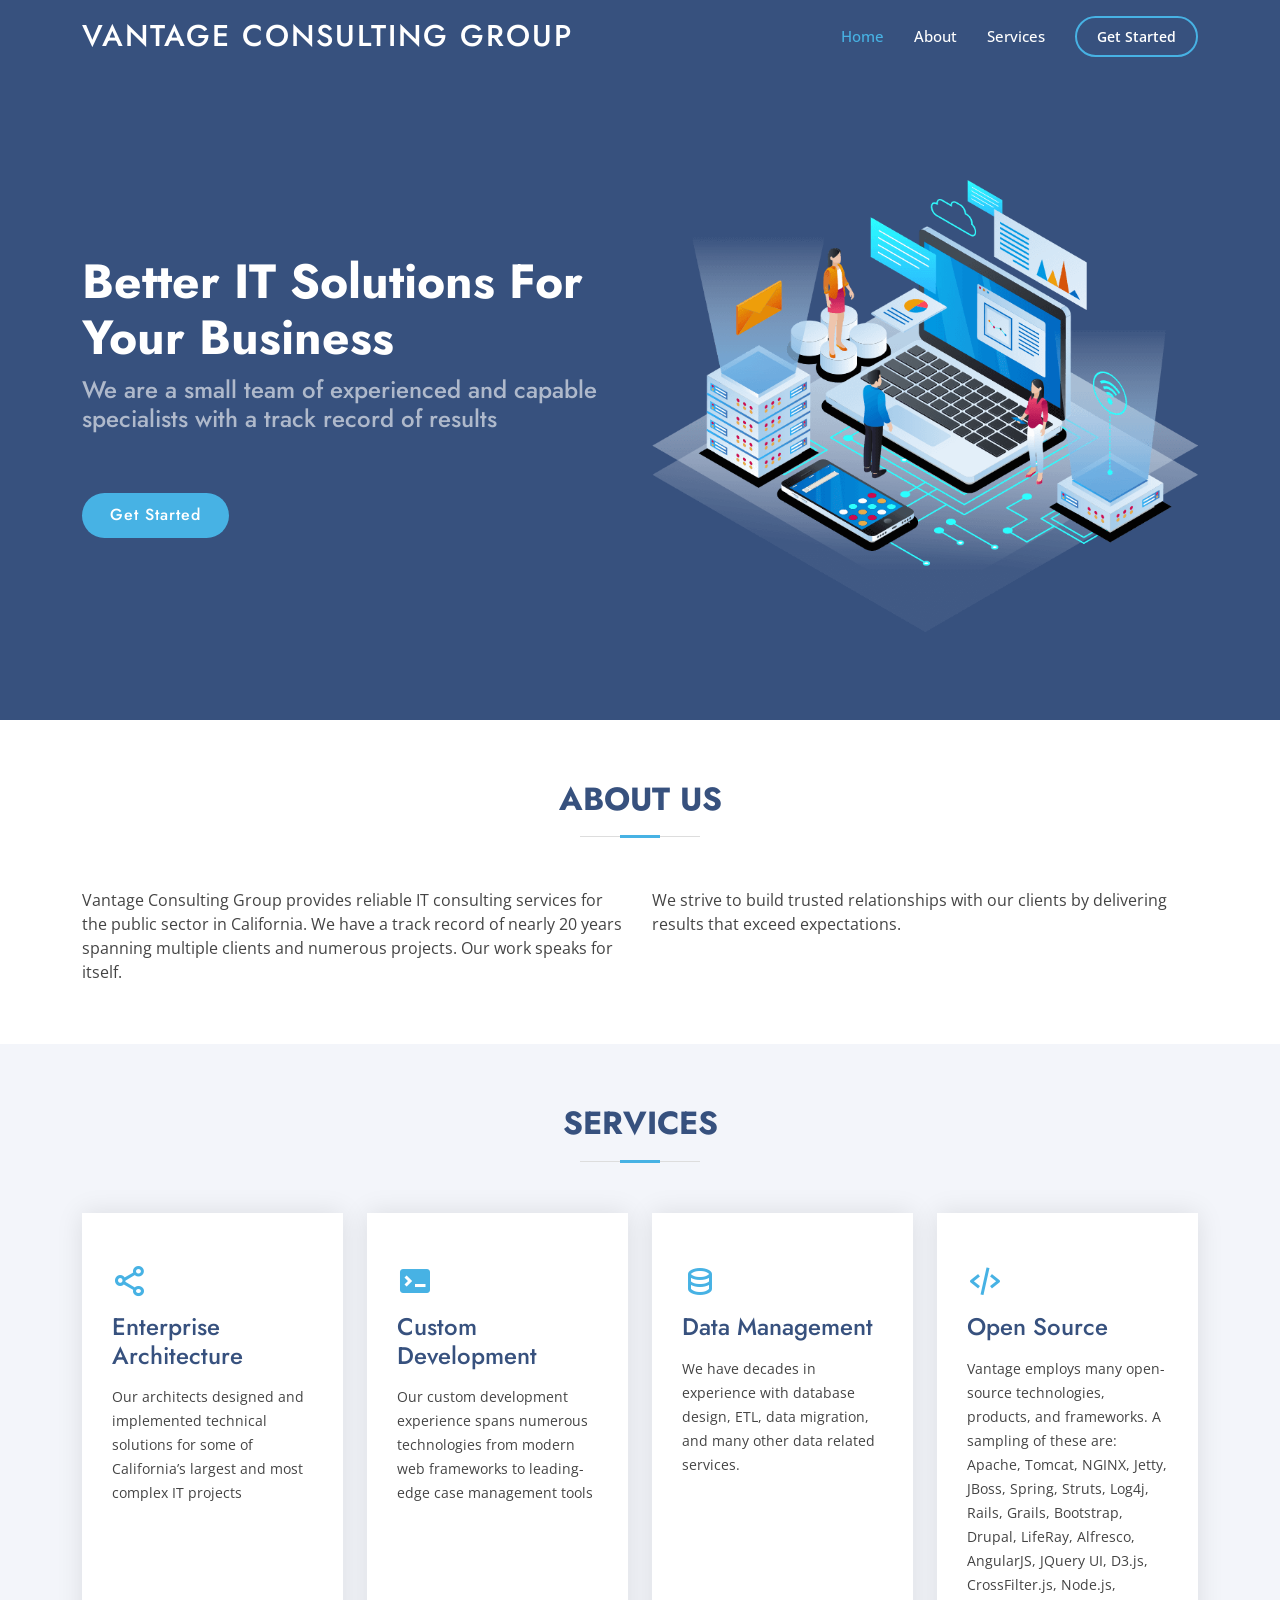
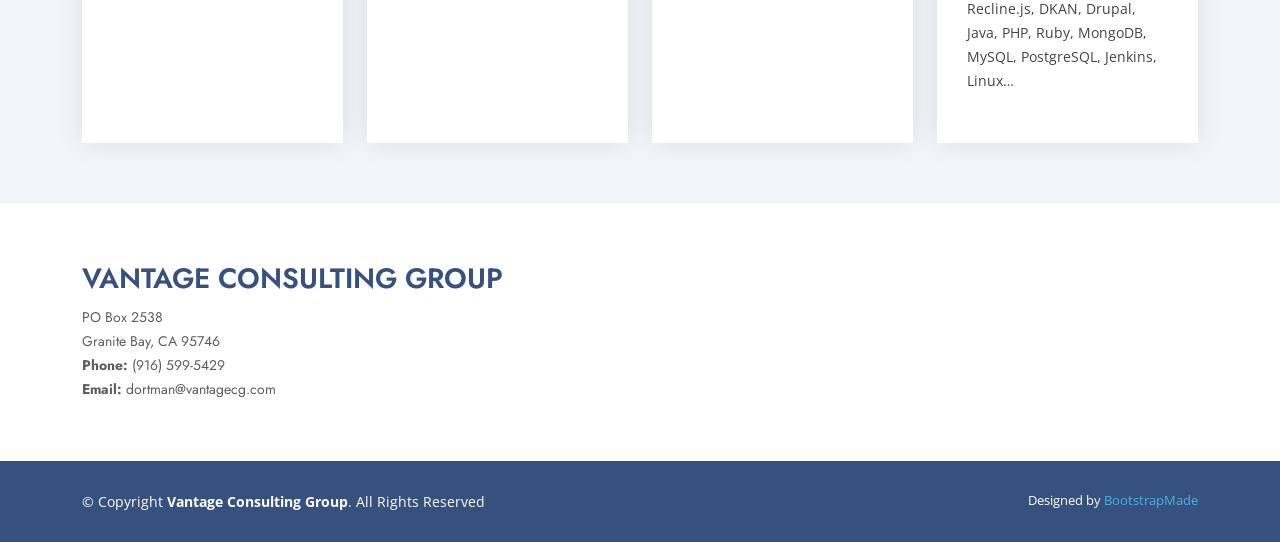
==== commit 73bf8dce: "Fixing error" ====
--- a/index.html
+++ b/index.html
@@ -65,7 +65,7 @@
         <div class="col-lg-6 d-flex flex-column justify-content-center pt-4 pt-lg-0 order-2 order-lg-1"
           data-aos="fade-up" data-aos-delay="200">
           <h1>Better IT Solutions For Your Business</h1>
-          <h2>We are small team of experienced and capable specialists with a track record of results</h2>
+          <h2>We are a small team of experienced and capable specialists with a track record of results</h2>
           <div class="d-flex justify-content-center justify-content-lg-start">
             <a href="#about" class="btn-get-started scrollto">Get Started</a>
           </div>
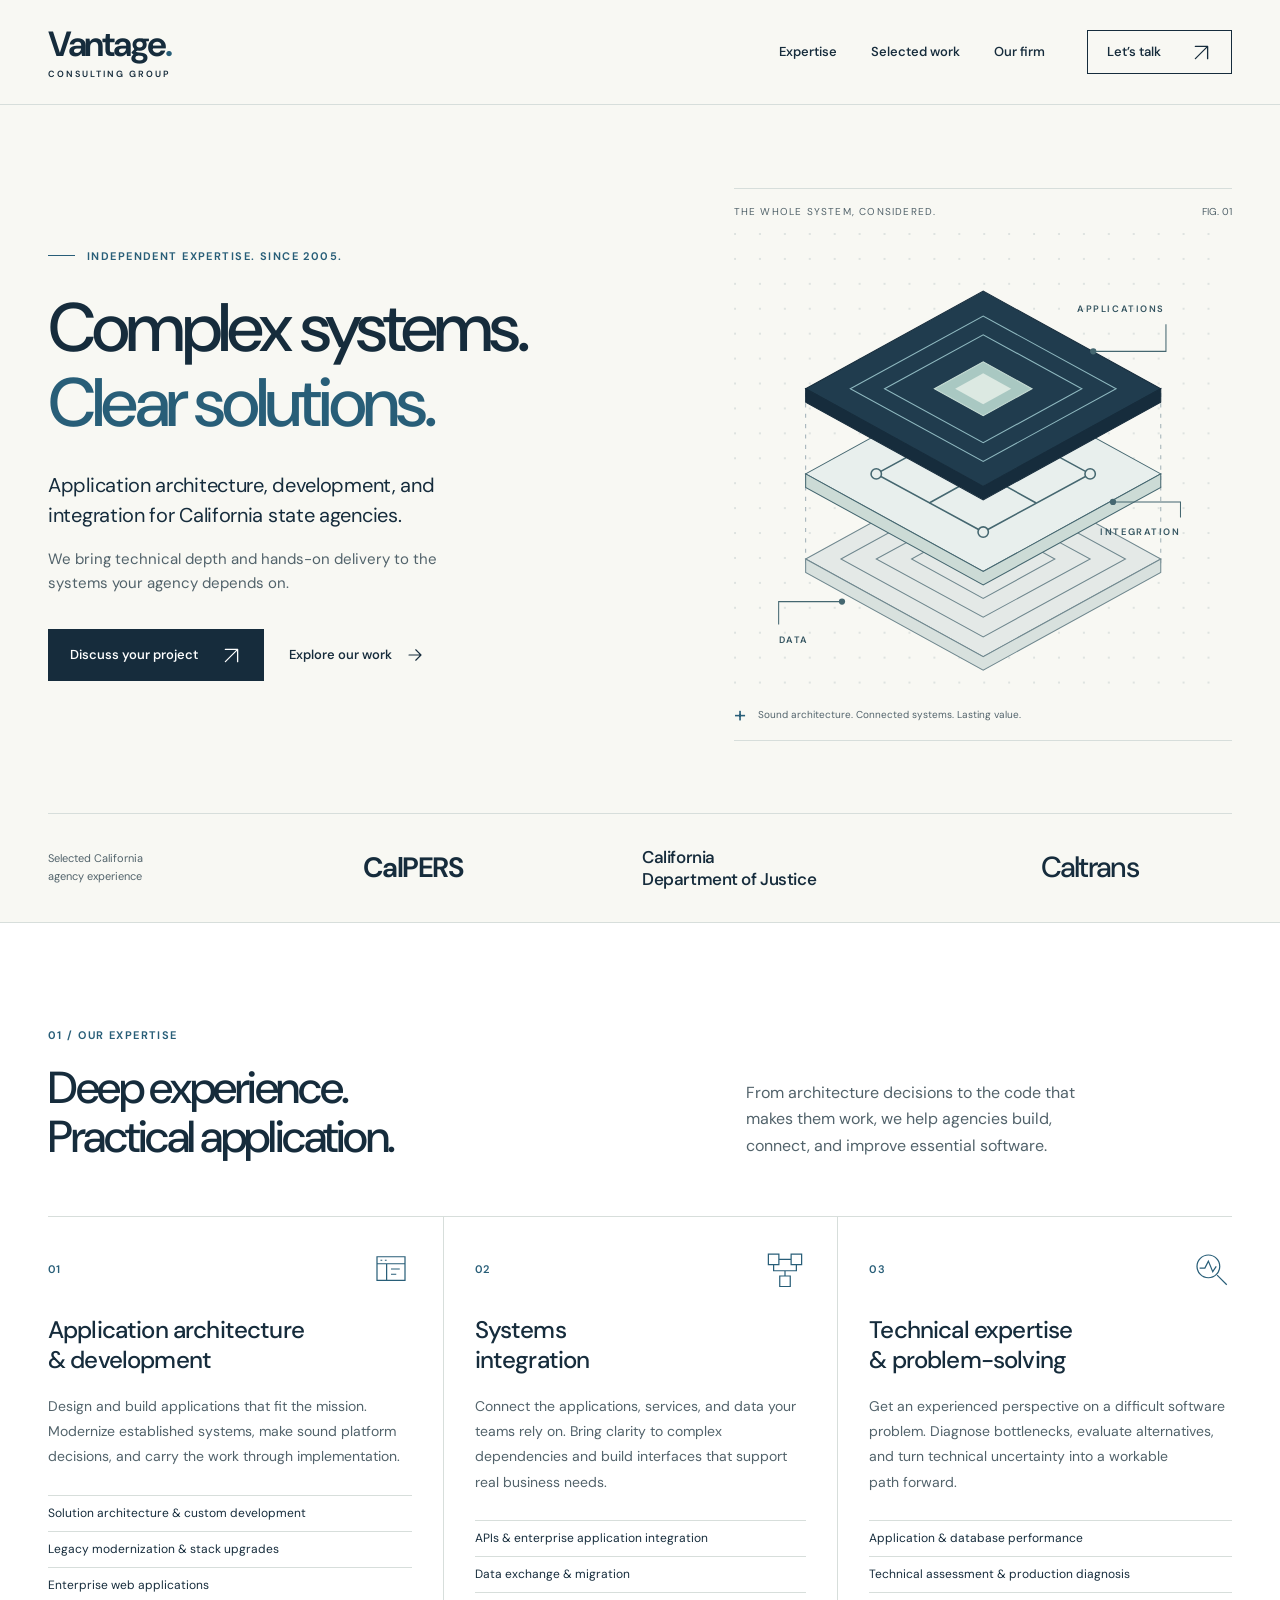
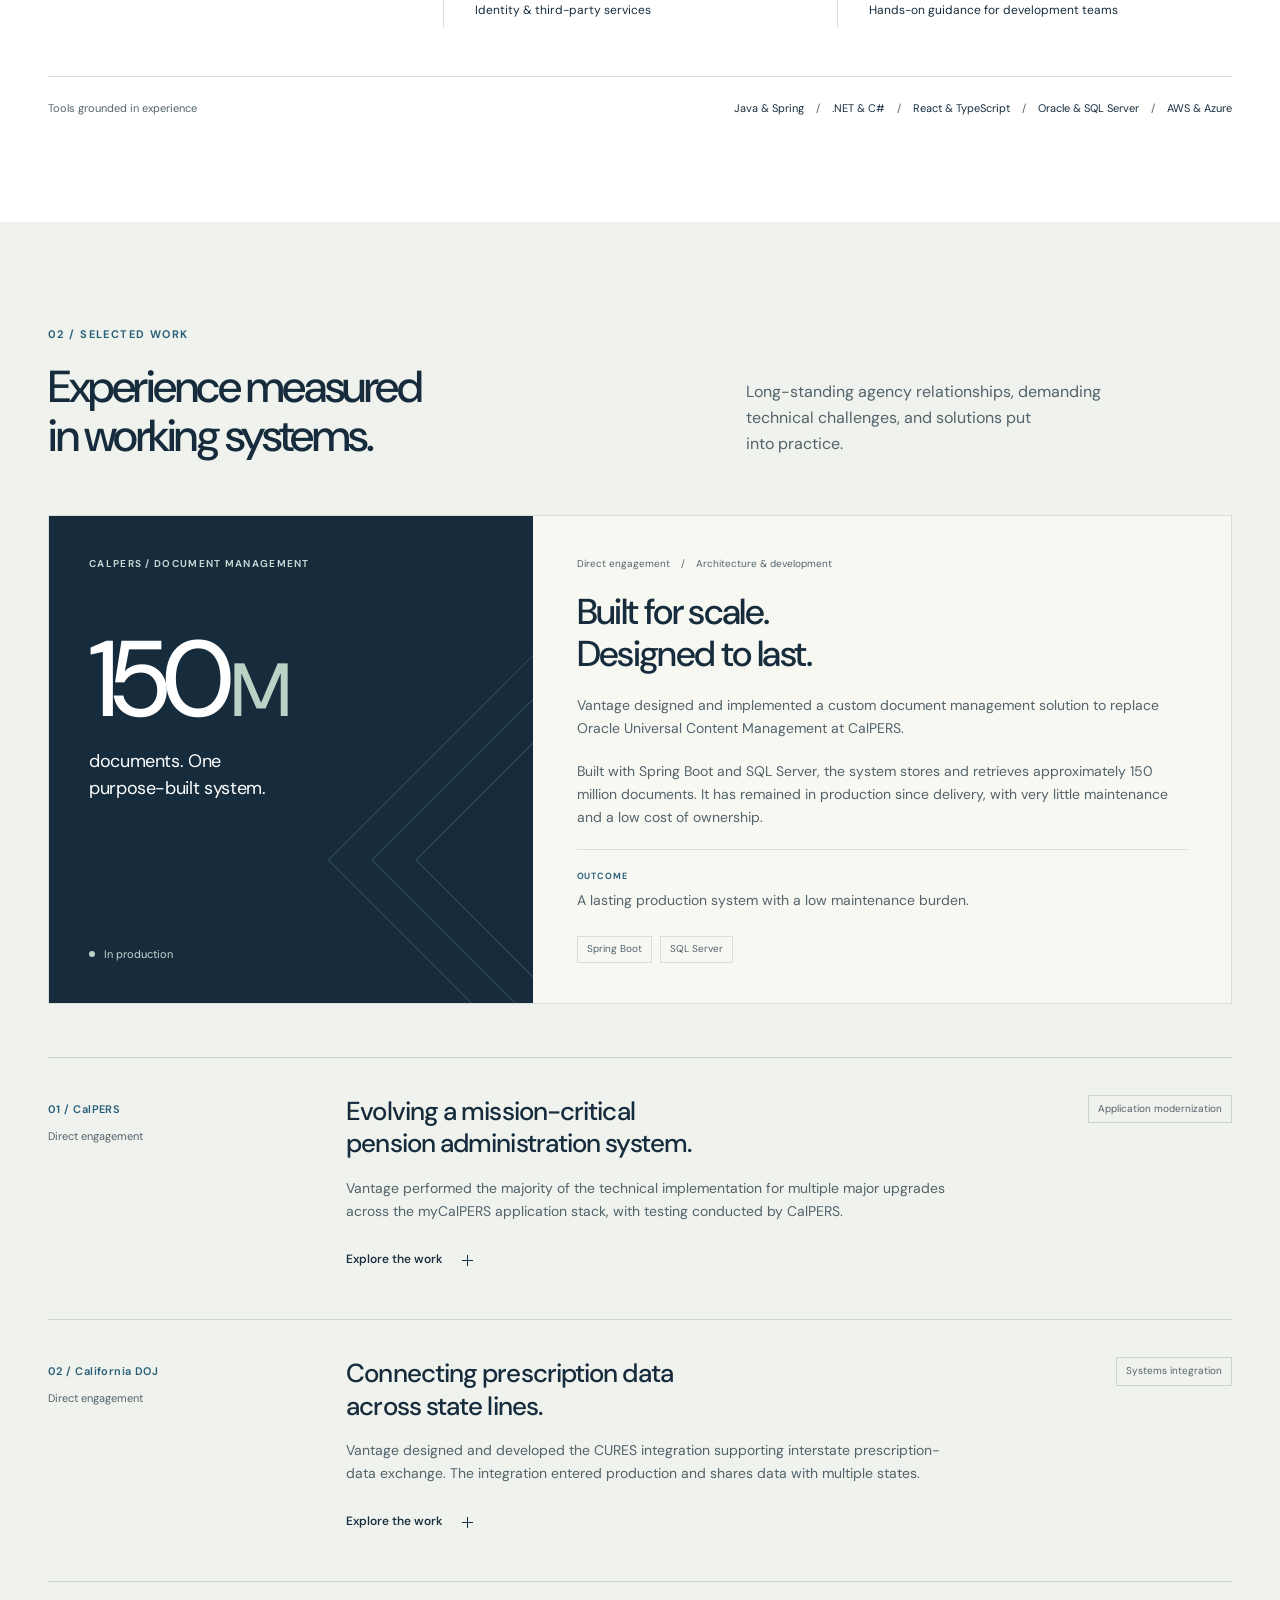
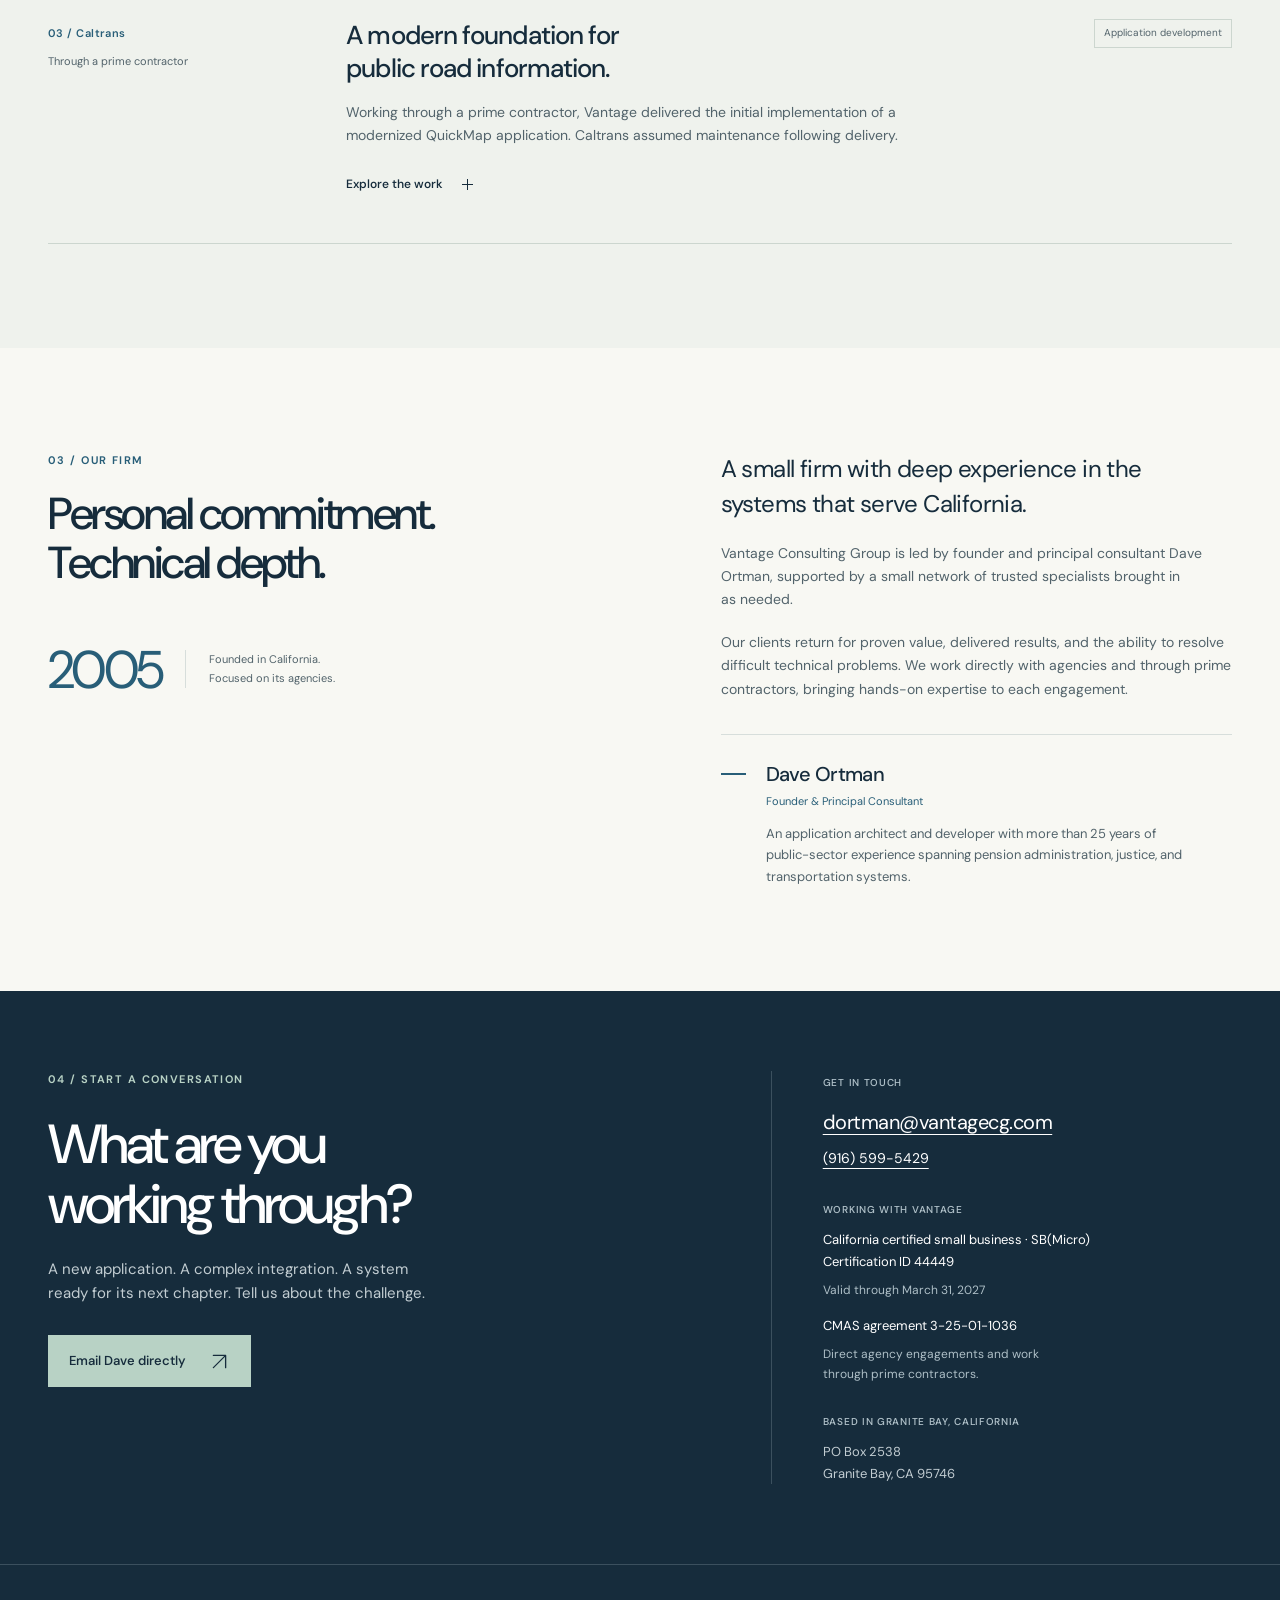
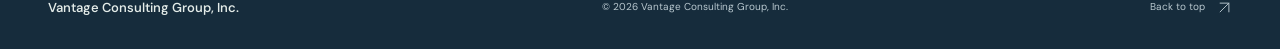
==== commit ef61a8ac: "Redesign Vantage website around California agency expertise" ====
--- a/index.html
+++ b/index.html
@@ -1,240 +1,180 @@
-<!DOCTYPE html>
+<!doctype html>
 <html lang="en">
-
 <head>
   <meta charset="utf-8">
-  <meta content="width=device-width, initial-scale=1.0" name="viewport">
-
-  <title>Vantage Consulting Group</title>
-  <meta content="" name="description">
-  <meta content="" name="keywords">
-
-  <!-- Google Fonts -->
-  <link
-    href="https://fonts.googleapis.com/css?family=Open+Sans:300,300i,400,400i,600,600i,700,700i|Jost:300,300i,400,400i,500,500i,600,600i,700,700i|Poppins:300,300i,400,400i,500,500i,600,600i,700,700i"
-    rel="stylesheet">
-
-  <!-- Vendor CSS Files -->
-  <link href="assets/vendor/aos/aos.css" rel="stylesheet">
-  <link href="assets/vendor/bootstrap/css/bootstrap.min.css" rel="stylesheet">
-  <link href="assets/vendor/bootstrap-icons/bootstrap-icons.css" rel="stylesheet">
-  <link href="assets/vendor/boxicons/css/boxicons.min.css" rel="stylesheet">
-  <link href="assets/vendor/glightbox/css/glightbox.min.css" rel="stylesheet">
-  <link href="assets/vendor/remixicon/remixicon.css" rel="stylesheet">
-  <link href="assets/vendor/swiper/swiper-bundle.min.css" rel="stylesheet">
-
-  <!-- Template Main CSS File -->
-  <link href="assets/css/style.css" rel="stylesheet">
-
-  <!-- =======================================================
-  * Template Name: Arsha - v4.7.1
-  * Template URL: https://bootstrapmade.com/arsha-free-bootstrap-html-template-corporate/
-  * Author: BootstrapMade.com
-  * License: https://bootstrapmade.com/license/
-  ======================================================== -->
+  <meta name="viewport" content="width=device-width, initial-scale=1">
+  <title>Vantage Consulting Group | IT Consulting for California State Agencies</title>
+  <meta name="description" content="Principal-led application architecture, software development, and systems integration for California state agencies. Independent expertise since 2005.">
+  <meta name="theme-color" content="#162c3c">
+  <link rel="canonical" href="https://vantagecg.com/">
+  <meta property="og:type" content="website">
+  <meta property="og:url" content="https://vantagecg.com/">
+  <meta property="og:title" content="Vantage Consulting Group — Complex systems. Clear solutions.">
+  <meta property="og:description" content="Application architecture, development, and integration for California state agencies. Independent expertise since 2005.">
+  <link rel="icon" href="assets/img/vantage-favicon.svg" type="image/svg+xml">
+  <link rel="preload" href="assets/fonts/dm-sans-variable.ttf" as="font" type="font/ttf" crossorigin>
+  <link rel="stylesheet" href="assets/css/site.css">
+  <script src="assets/js/site.js" defer></script>
 </head>
-
 <body>
-
-  <!-- ======= Header ======= -->
-  <header id="header" class="fixed-top ">
-    <div class="container d-flex align-items-center">
-
-      <h1 class="logo me-auto"><a href="index.html">Vantage Consulting Group</a></h1>
-      <!-- Uncomment below if you prefer to use an image logo -->
-      <!-- <a href="index.html" class="logo me-auto"><img src="assets/img/logo.png" alt="" class="img-fluid"></a>-->
-
-      <nav id="navbar" class="navbar">
-        <ul>
-          <li><a class="nav-link scrollto active" href="#hero">Home</a></li>
-          <li><a class="nav-link scrollto" href="#about">About</a></li>
-          <li><a class="nav-link scrollto" href="#services">Services</a></li>
-          <li><a class="getstarted scrollto" href="#about">Get Started</a></li>
-        </ul>
-        <i class="bi bi-list mobile-nav-toggle"></i>
-      </nav><!-- .navbar -->
-
+  <a class="skip-link" href="#main">Skip to content</a>
+  <svg class="svg-definitions" xmlns="http://www.w3.org/2000/svg" aria-hidden="true">
+    <defs>
+      <symbol id="arrow" viewBox="0 0 24 24"><path d="M4 12h15M13 5l7 7-7 7"/></symbol>
+      <symbol id="arrow-up-right" viewBox="0 0 24 24"><path d="M5 19 19 5M5 5h14v14"/></symbol>
+    </defs>
+  </svg>
+  <header class="site-header">
+    <div class="container header-inner">
+      <a class="wordmark" href="#hero" aria-label="Vantage Consulting Group home">
+        <span class="wordmark-name">Vantage<span class="wordmark-period">.</span></span>
+        <span class="wordmark-descriptor">Consulting Group</span>
+      </a>
+      <button class="menu-toggle" type="button" aria-expanded="false" aria-controls="site-navigation" hidden>
+        <span>Menu</span><span class="menu-lines" aria-hidden="true"></span>
+      </button>
+      <nav id="site-navigation" class="site-navigation" aria-label="Main navigation">
+        <a href="#services">Expertise</a>
+        <a href="#experience">Selected work</a>
+        <a href="#about">Our firm</a>
+        <a class="nav-contact" href="#contact">Let’s talk <svg class="icon" aria-hidden="true"><use href="#arrow-up-right"/></svg></a>
+      </nav>
     </div>
-  </header><!-- End Header -->
-
-  <!-- ======= Hero Section ======= -->
-  <section id="hero" class="d-flex align-items-center">
-
-    <div class="container">
-      <div class="row">
-        <div class="col-lg-6 d-flex flex-column justify-content-center pt-4 pt-lg-0 order-2 order-lg-1"
-          data-aos="fade-up" data-aos-delay="200">
-          <h1>Better IT Solutions For Your Business</h1>
-          <h2>We are a small team of experienced and capable specialists with a track record of results</h2>
-          <div class="d-flex justify-content-center justify-content-lg-start">
-            <a href="#about" class="btn-get-started scrollto">Get Started</a>
+  </header>
+  <main id="main">
+    <section id="hero" class="hero" aria-labelledby="hero-title">
+      <div class="container hero-grid">
+        <div class="hero-content">
+          <p class="eyebrow"><span class="small-rule" aria-hidden="true"></span>Independent expertise. Since 2005.</p>
+          <h1 id="hero-title">Complex systems.<br><span>Clear solutions.</span></h1>
+          <p class="hero-intro">Application architecture, development, and integration for California state agencies.</p>
+          <p class="hero-description">We bring technical depth and hands-on delivery to the systems your agency depends on.</p>
+          <div class="hero-actions">
+            <a class="button button-primary" href="mailto:dortman@vantagecg.com">Discuss your project <svg class="icon" aria-hidden="true"><use href="#arrow-up-right"/></svg></a>
+            <a class="text-link" href="#experience">Explore our work <svg class="icon" aria-hidden="true"><use href="#arrow"/></svg></a>
           </div>
         </div>
-        <div class="col-lg-6 order-1 order-lg-2 hero-img" data-aos="zoom-in" data-aos-delay="200">
-          <img src="assets/img/hero-img.png" class="img-fluid animated" alt="">
+        <figure class="system-figure">
+          <div class="figure-heading"><span>The whole system, considered.</span><span aria-hidden="true">FIG. 01</span></div>
+          <svg class="system-drawing" viewBox="0 0 480 450" fill="none" xmlns="http://www.w3.org/2000/svg" role="img" aria-labelledby="system-title system-desc">
+            <title id="system-title">Connected layers of a software system</title>
+            <desc id="system-desc">An architectural illustration connects applications, integration, and data into one considered system.</desc>
+            <defs><pattern id="drawing-grid" width="24" height="24" patternUnits="userSpaceOnUse"><circle cx="1" cy="1" r="1" fill="#bcc6c7" opacity=".55"/></pattern></defs>
+            <path fill="url(#drawing-grid)" d="M0 0h480v450H0z"/>
+            <g stroke="#a1b1b7" stroke-width="1" stroke-dasharray="4 6"><path d="M240 58v315M69 154v165M411 154v165"/></g>
+            <path d="m69 314 171-94 171 94-171 94Z" fill="#e4e9e7" stroke="#70888f"/>
+            <path d="m69 314 171 94 171-94v13l-171 94-171-94Z" fill="#d8e1de" stroke="#70888f"/>
+            <g stroke="#70888f" stroke-width="1"><path d="m103 314 137-75 137 75-137 75ZM137 314l103-56 103 56-103 56Z"/><path d="m171 314 69-38 69 38-69 38Z"/></g>
+            <path d="m69 232 171-94 171 94-171 94Z" fill="#e8efed" stroke="#456770"/>
+            <path d="m69 232 171 94 171-94v13l-171 94-171-94Z" fill="#ccdbd6" stroke="#456770"/>
+            <g stroke="#456770" stroke-width="1.5"><path d="m137 232 103-56 103 56-103 56Z"/><path d="m188 203 103 57M188 260l103-57"/></g>
+            <g fill="#e8efed" stroke="#456770" stroke-width="1.5"><circle cx="137" cy="232" r="5"/><circle cx="240" cy="176" r="5"/><circle cx="343" cy="232" r="5"/><circle cx="240" cy="288" r="5"/><circle cx="240" cy="232" r="7"/></g>
+            <path d="m69 150 171-94 171 94-171 94Z" fill="#203c4e" stroke="#162c3c"/>
+            <path d="m69 150 171 94 171-94v13l-171 94-171-94Z" fill="#162c3c" stroke="#162c3c"/>
+            <g stroke="#8fb9c0" stroke-width="1"><path d="m112 150 128-70 128 70-128 70Z"/><path d="m145 150 95-52 95 52-95 52Z"/></g>
+            <path d="m193 150 47-26 47 26-47 26Z" fill="#a9c8c2" stroke="#c8ded6"/>
+            <path d="m240 135 27 15-27 15-27-15Z" fill="#dce9e2"/>
+            <g stroke="#456770"><path d="M346 114h70v-26M365 259h65v15M104 355H43v22"/></g>
+            <g fill="#456770"><circle cx="346" cy="114" r="3"/><circle cx="365" cy="259" r="3"/><circle cx="104" cy="355" r="3"/></g>
+            <g class="drawing-label" fill="#345460"><text x="415" y="76" text-anchor="end">APPLICATIONS</text><text x="430" y="291" text-anchor="end">INTEGRATION</text><text x="43" y="395">DATA</text></g>
+          </svg>
+          <figcaption><span class="figure-cross" aria-hidden="true">+</span> Sound architecture. Connected systems. Lasting value.</figcaption>
+        </figure>
+      </div>
+      <div class="container client-strip">
+        <p>Selected California<br>agency experience</p>
+        <span class="client-name client-calpers">CalPERS</span>
+        <span class="client-name">California<br>Department of Justice</span>
+        <span class="client-name client-caltrans">Caltrans</span>
+      </div>
+    </section>
+    <section id="services" class="section expertise" aria-labelledby="expertise-title">
+      <div class="container">
+        <div class="section-heading">
+          <div><p class="eyebrow">01 / Our expertise</p><h2 id="expertise-title">Deep experience.<br>Practical application.</h2></div>
+          <p class="section-intro">From architecture decisions to the code that makes them work, we help agencies build, connect, and improve essential software.</p>
+        </div>
+        <div class="practice-grid">
+          <article class="practice">
+            <div class="practice-top"><span class="item-number">01</span><svg viewBox="0 0 48 48" fill="none" aria-hidden="true"><path d="M8 10h32v27H8zM8 18h32M19 18v19M24 24h10M24 30h6M12 14h2m3 0h2"/></svg></div>
+            <h3>Application architecture<br>&amp; development</h3>
+            <p>Design and build applications that fit the mission. Modernize established systems, make sound platform decisions, and carry the work through implementation.</p>
+            <ul class="practice-list"><li>Solution architecture &amp; custom development</li><li>Legacy modernization &amp; stack upgrades</li><li>Enterprise web applications</li></ul>
+          </article>
+          <article class="practice">
+            <div class="practice-top"><span class="item-number">02</span><svg viewBox="0 0 48 48" fill="none" aria-hidden="true"><path d="M5 7h12v12H5zM31 7h12v12H31zM18 32h12v12H18zM17 13h14M11 19v7h26v-7M24 26v6"/></svg></div>
+            <h3>Systems<br>integration</h3>
+            <p>Connect the applications, services, and data your teams rely on. Bring clarity to complex dependencies and build interfaces that support real business needs.</p>
+            <ul class="practice-list"><li>APIs &amp; enterprise application integration</li><li>Data exchange &amp; migration</li><li>Identity &amp; third-party services</li></ul>
+          </article>
+          <article class="practice">
+            <div class="practice-top"><span class="item-number">03</span><svg viewBox="0 0 48 48" fill="none" aria-hidden="true"><circle cx="21" cy="21" r="13"/><path d="m31 31 11 11M11 23h6l4-8 5 12 4-6"/></svg></div>
+            <h3>Technical expertise<br>&amp; problem-solving</h3>
+            <p>Get an experienced perspective on a difficult software problem. Diagnose bottlenecks, evaluate alternatives, and turn technical uncertainty into a workable path forward.</p>
+            <ul class="practice-list"><li>Application &amp; database performance</li><li>Technical assessment &amp; production diagnosis</li><li>Hands-on guidance for development teams</li></ul>
+          </article>
+        </div>
+        <div class="technology-note"><span>Tools grounded in experience</span><p>Java &amp; Spring <span aria-hidden="true">/</span> .NET &amp; C# <span aria-hidden="true">/</span> React &amp; TypeScript <span aria-hidden="true">/</span> Oracle &amp; SQL Server <span aria-hidden="true">/</span> AWS &amp; Azure</p></div>
+      </div>
+    </section>
+    <section id="experience" class="section experience" aria-labelledby="experience-title">
+      <div class="container">
+        <div class="section-heading">
+          <div><p class="eyebrow">02 / Selected work</p><h2 id="experience-title">Experience measured<br>in working systems.</h2></div>
+          <p class="section-intro">Long-standing agency relationships, demanding technical challenges, and solutions put into practice.</p>
+        </div>
+        <article class="featured-project" aria-labelledby="documents-title">
+          <div class="project-scale"><span class="eyebrow">CalPERS / Document management</span><p class="scale-number">150<span>M</span></p><p class="scale-description">documents. One purpose-built system.</p><div class="scale-footer"><span class="status-dot" aria-hidden="true"></span>In production</div></div>
+          <div class="featured-project-content">
+            <p class="project-meta">Direct engagement <span aria-hidden="true">/</span> Architecture &amp; development</p>
+            <h3 id="documents-title">Built for scale.<br>Designed to last.</h3>
+            <p>Vantage designed and implemented a custom document management solution to replace Oracle Universal Content Management at CalPERS.</p>
+            <p>Built with Spring Boot and SQL Server, the system stores and retrieves approximately 150 million documents. It has remained in production since delivery, with very little maintenance and a low cost of ownership.</p>
+            <p class="project-outcome"><span>Outcome</span>A lasting production system with a low maintenance burden.</p>
+            <ul class="tags" aria-label="Technologies"><li>Spring Boot</li><li>SQL Server</li></ul>
+          </div>
+        </article>
+        <div class="project-list">
+          <article class="project-row" aria-labelledby="mycalpers-title">
+            <div class="project-client"><span class="item-number">01 / CalPERS</span><p>Direct engagement</p></div>
+            <div class="project-body"><h3 id="mycalpers-title">Evolving a mission-critical<br>pension administration system.</h3><p>Vantage performed the majority of the technical implementation for multiple major upgrades across the myCalPERS application stack, with testing conducted by CalPERS.</p><details><summary>Explore the work <span class="details-icon" aria-hidden="true"></span></summary><div class="project-detail"><p>The work included upgrading Java 8 to Java 21, replacing deprecated libraries, and updating application components. Hands-on architecture and development supported the continued evolution of this essential pension administration system.</p><p class="detail-technologies">Java · Spring · Oracle</p></div></details></div>
+            <p class="project-category">Application modernization</p>
+          </article>
+          <article class="project-row" aria-labelledby="cures-title">
+            <div class="project-client"><span class="item-number">02 / California DOJ</span><p>Direct engagement</p></div>
+            <div class="project-body"><h3 id="cures-title">Connecting prescription data<br>across state lines.</h3><p>Vantage designed and developed the CURES integration supporting interstate prescription-data exchange. The integration entered production and shares data with multiple states.</p><details><summary>Explore the work <span class="details-icon" aria-hidden="true"></span></summary><div class="project-detail"><p>The engagement combined API development and web-service integration to connect California’s prescription monitoring system with other states through RxCheck. The architecture was designed to support expansion to additional states.</p><p class="detail-technologies">Java · Spring · Web services · Oracle</p></div></details></div>
+            <p class="project-category">Systems integration</p>
+          </article>
+          <article class="project-row" aria-labelledby="quickmap-title">
+            <div class="project-client"><span class="item-number">03 / Caltrans</span><p>Through a prime contractor</p></div>
+            <div class="project-body"><h3 id="quickmap-title">A modern foundation for<br>public road information.</h3><p>Working through a prime contractor, Vantage delivered the initial implementation of a modernized QuickMap application. Caltrans assumed maintenance following delivery.</p><details><summary>Explore the work <span class="details-icon" aria-hidden="true"></span></summary><div class="project-detail"><p>The React and TypeScript implementation included improvements to mobile usability and accessibility, integration of multiple transportation data sources, and mapping features such as marker clustering and spiderification.</p><p class="detail-technologies">React · TypeScript · Google Maps · ArcGIS</p></div></details></div>
+            <p class="project-category">Application development</p>
+          </article>
         </div>
       </div>
-    </div>
-
-  </section><!-- End Hero -->
-
-  <main id="main">
-
-
-
-    <!-- ======= About Us Section ======= -->
-    <section id="about" class="about">
-      <div class="container" data-aos="fade-up">
-
-        <div class="section-title">
-          <h2>About Us</h2>
-        </div>
-
-        <div class="row content">
-          <div class="col-lg-6">
-            <p>
-              Vantage Consulting Group provides reliable IT consulting services for the public sector in California.
-              We have a track record of nearly 20 years spanning multiple clients and numerous projects. Our work speaks
-              for itself.
-            </p>
-          </div>
-          <div class="col-lg-6 pt-4 pt-lg-0">
-            <p>
-              We strive to build trusted relationships with our clients by delivering results that exceed expectations.
-            </p>
-          </div>
-        </div>
-
-      </div>
-    </section><!-- End About Us Section -->
-
-
-
-
-
-    <!-- ======= Services Section ======= -->
-    <section id="services" class="services section-bg">
-      <div class="container" data-aos="fade-up">
-
-        <div class="section-title">
-          <h2>Services</h2>
-          <p></p>
-        </div>
-
-        <div class="row">
-
-          <div class="col-xl-3 col-md-6 d-flex align-items-stretch" data-aos="zoom-in" data-aos-delay="100">
-            <div class="icon-box">
-              <div class="icon"><i class="bx bx-share-alt"></i></div>
-              <h4><a href="">Enterprise Architecture</a></h4>
-              <p>Our architects designed and implemented technical solutions for some of California’s largest and most
-                complex IT projects</p>
-            </div>
-          </div>
-
-          <div class="col-xl-3 col-md-6 d-flex align-items-stretch mt-4 mt-md-0" data-aos="zoom-in"
-            data-aos-delay="200">
-            <div class="icon-box">
-              <div class="icon"><i class="bx bxs-terminal"></i></div>
-              <h4><a href="">Custom Development</a></h4>
-              <p>Our custom development experience spans numerous technologies from modern web
-                frameworks to leading-edge case management tools</p>
-            </div>
-          </div>
-
-          <div class="col-xl-3 col-md-6 d-flex align-items-stretch mt-4 mt-xl-0" data-aos="zoom-in"
-            data-aos-delay="300">
-            <div class="icon-box">
-              <div class="icon"><i class="bx bx-data"></i></div>
-              <h4><a href="">Data Management</a></h4>
-              <p>We have decades in experience with database design, ETL, data migration, and many other data related
-                services.
-              </p>
-            </div>
-          </div>
-
-          <div class="col-xl-3 col-md-6 d-flex align-items-stretch mt-4 mt-xl-0" data-aos="zoom-in"
-            data-aos-delay="300">
-            <div class="icon-box">
-              <div class="icon"><i class="bx bx-code-alt"></i></div>
-              <h4><a href="">Open Source</a></h4>
-              <p>Vantage employs many open-source technologies, products, and frameworks. A sampling of these are:
-                Apache, Tomcat, NGINX, Jetty, JBoss, Spring, Struts, Log4j, Rails, Grails, Bootstrap, Drupal, LifeRay,
-                Alfresco, AngularJS, JQuery UI, D3.js, CrossFilter.js, Node.js, Recline.js, DKAN, Drupal, Java, PHP,
-                Ruby, MongoDB, MySQL, PostgreSQL, Jenkins, Linux…
-              </p>
-            </div>
-          </div>
-
-
-        </div>
-
-      </div>
-    </section><!-- End Services Section -->
-
-
-
-
-
-
-
-  </main><!-- End #main -->
-
-  <!-- ======= Footer ======= -->
-  <footer id="footer">
-
-
-
-    <div class="footer-top">
-      <div class="container">
-        <div class="row">
-
-          <div class="col-lg-6 col-md-6 footer-contact">
-            <h3>Vantage Consulting Group</h3>
-            <p>
-              PO Box 2538 <br>
-              Granite Bay, CA 95746<br>
-              <strong>Phone:</strong> (916) 599-5429<br>
-              <strong>Email:</strong> dortman@vantagecg.com<br>
-            </p>
-          </div>
-
-
-
+    </section>
+    <section id="about" class="section about" aria-labelledby="about-title">
+      <div class="container about-grid">
+        <div class="about-heading"><p class="eyebrow">03 / Our firm</p><h2 id="about-title">Personal commitment.<br>Technical depth.</h2><div class="founding-note"><span>2005</span><p>Founded in California.<br>Focused on its agencies.</p></div></div>
+        <div class="about-content">
+          <p class="about-lead">A small firm with deep experience in the systems that serve California.</p>
+          <p>Vantage Consulting Group is led by founder and principal consultant Dave Ortman, supported by a small network of trusted specialists brought in as needed.</p>
+          <p>Our clients return for proven value, delivered results, and the ability to resolve difficult technical problems. We work directly with agencies and through prime contractors, bringing hands-on expertise to each engagement.</p>
+          <div class="principal"><div class="principal-rule" aria-hidden="true"></div><div><h3>Dave Ortman</h3><p class="principal-title">Founder &amp; Principal Consultant</p><p>An application architect and developer with more than 25 years of public-sector experience spanning pension administration, justice, and transportation systems.</p></div></div>
         </div>
       </div>
-    </div>
-
-    <div class="container footer-bottom clearfix">
-      <div class="copyright">
-        &copy; Copyright <strong><span>Vantage Consulting Group</span></strong>. All Rights Reserved
+    </section>
+    <section id="contact" class="contact" aria-labelledby="contact-title">
+      <div class="container contact-grid">
+        <div class="contact-main"><p class="eyebrow">04 / Start a conversation</p><h2 id="contact-title">What are you<br>working through?</h2><p>A new application. A complex integration. A system ready for its next chapter. Tell us about the challenge.</p><a class="button button-light" href="mailto:dortman@vantagecg.com">Email Dave directly <svg class="icon" aria-hidden="true"><use href="#arrow-up-right"/></svg></a></div>
+        <div class="contact-information">
+          <div class="contact-block"><h3>Get in touch</h3><a class="email-link" href="mailto:dortman@vantagecg.com">dortman@vantagecg.com</a><a href="tel:+19165995429">(916) 599-5429</a></div>
+          <div class="contact-block contracting"><h3>Working with Vantage</h3><p>California certified small business · SB(Micro)</p><p>Certification ID <span class="contract-number">44449</span></p><p class="contact-muted">Valid through March 31, 2027</p><p class="cmas">CMAS agreement <span class="contract-number">3-25-01-1036</span></p><p class="contact-muted">Direct agency engagements and work through prime contractors.</p></div>
+          <div class="contact-block location"><h3>Based in Granite Bay, California</h3><address>PO Box 2538<br>Granite Bay, CA 95746</address></div>
+        </div>
       </div>
-      <div class="credits">
-        <!-- All the links in the footer should remain intact. -->
-        <!-- You can delete the links only if you purchased the pro version. -->
-        <!-- Licensing information: https://bootstrapmade.com/license/ -->
-        <!-- Purchase the pro version with working PHP/AJAX contact form: https://bootstrapmade.com/arsha-free-bootstrap-html-template-corporate/ -->
-        Designed by <a href="https://bootstrapmade.com/">BootstrapMade</a>
-      </div>
-    </div>
-  </footer><!-- End Footer -->
-
-  <div id="preloader"></div>
-  <a href="#" class="back-to-top d-flex align-items-center justify-content-center"><i
-      class="bi bi-arrow-up-short"></i></a>
-
-  <!-- Vendor JS Files -->
-  <script src="assets/vendor/aos/aos.js"></script>
-  <script src="assets/vendor/bootstrap/js/bootstrap.bundle.min.js"></script>
-  <script src="assets/vendor/glightbox/js/glightbox.min.js"></script>
-  <script src="assets/vendor/isotope-layout/isotope.pkgd.min.js"></script>
-  <script src="assets/vendor/swiper/swiper-bundle.min.js"></script>
-  <script src="assets/vendor/waypoints/noframework.waypoints.js"></script>
-  <script src="assets/vendor/php-email-form/validate.js"></script>
-
-  <!-- Template Main JS File -->
-  <script src="assets/js/main.js"></script>
-
+    </section>
+  </main>
+  <footer class="site-footer"><div class="container footer-inner"><a class="footer-wordmark" href="#hero">Vantage Consulting Group, Inc.</a><p>© <span id="copyright-year">2026</span> Vantage Consulting Group, Inc.</p><a class="back-to-top" href="#hero">Back to top <svg class="icon" aria-hidden="true"><use href="#arrow-up-right"/></svg></a></div></footer>
 </body>
-
-</html>+</html>
--- a/assets/css/site.css
+++ b/assets/css/site.css
@@ -0,0 +1,307 @@
+@font-face {
+  font-family: "DM Sans";
+  font-style: normal;
+  font-weight: 100 1000;
+  font-display: swap;
+  src: url("../fonts/dm-sans-variable.ttf") format("truetype");
+}
+:root {
+  color-scheme: light;
+  --paper: #f8f8f3;
+  --white: #fff;
+  --ink: #162c3c;
+  --muted: #52636b;
+  --blue: #285e78;
+  --line: #d7dedb;
+  --soft: #eff2ed;
+  --accent: #b8d2c5;
+  --font: "DM Sans", system-ui, -apple-system, BlinkMacSystemFont, "Segoe UI", sans-serif;
+}
+*, *::before, *::after { box-sizing: border-box; }
+html { scroll-behavior: smooth; scroll-padding-top: 110px; }
+body { margin: 0; background: var(--paper); color: var(--ink); font-family: var(--font); font-size: 16px; line-height: 1.65; -webkit-font-smoothing: antialiased; }
+body, button, a { -webkit-tap-highlight-color: transparent; }
+button, input { font: inherit; }
+button, a, summary { touch-action: manipulation; }
+a { color: inherit; text-decoration-thickness: 1px; text-underline-offset: 5px; }
+a:hover { text-decoration-thickness: 2px; }
+button { color: inherit; }
+button, summary { cursor: pointer; }
+svg { display: block; }
+svg:not(:root) { overflow: hidden; }
+h1, h2, h3, p, figure { margin: 0; }
+h1, h2, h3 { font-weight: 500; text-wrap: balance; }
+h1, h2 { letter-spacing: -.055em; line-height: 1.09; }
+h2 { font-size: clamp(36px, 3.5vw, 49px); }
+h3 { letter-spacing: -.035em; line-height: 1.25; }
+p { text-wrap: pretty; }
+::selection { background: #c7ddd1; color: var(--ink); }
+:focus-visible { outline: 3px solid var(--blue); outline-offset: 6px; border-radius: 2px; }
+[hidden] { display: none !important; }
+.svg-definitions { position: absolute; width: 0; height: 0; pointer-events: none; }
+.container { width: min(1200px, calc(100% - 96px)); margin-inline: auto; }
+.icon { width: 21px; height: 21px; flex-shrink: 0; fill: none; stroke: currentColor; stroke-width: 1.5; stroke-linecap: round; stroke-linejoin: round; }
+.eyebrow { font-size: 11px; font-weight: 650; letter-spacing: .13em; text-transform: uppercase; line-height: 1.5; }
+.skip-link { position: fixed; top: 12px; left: 16px; padding: 12px 20px; background: var(--ink); color: var(--white); z-index: 100; transform: translateY(-150%); }
+.skip-link:focus { transform: translateY(0); }
+.site-header { position: sticky; top: 0; z-index: 20; background: rgba(248, 248, 243, .97); border-bottom: 1px solid var(--line); }
+.header-inner { min-height: 104px; display: flex; align-items: center; justify-content: space-between; gap: 32px; }
+.wordmark { text-decoration: none; display: inline-flex; flex-direction: column; align-items: flex-start; }
+.wordmark-name { font-size: 35px; font-weight: 650; letter-spacing: -.065em; line-height: 1.1; }
+.wordmark-period { color: var(--blue); }
+.wordmark-descriptor { margin-top: 6px; font-size: 9px; line-height: 1; letter-spacing: .22em; font-weight: 600; text-transform: uppercase; }
+.site-navigation { display: flex; align-items: center; gap: 34px; font-size: 13px; font-weight: 550; }
+.site-navigation a { padding-block: 12px; text-decoration: none; }
+.site-navigation a:hover { color: var(--blue); }
+.site-navigation a:not(.nav-contact):hover { text-decoration: underline; text-underline-offset: 7px; }
+.site-navigation .nav-contact { display: flex; align-items: center; gap: 30px; border: 1px solid var(--ink); padding: 10px 19px; margin-left: 8px; }
+.site-navigation .nav-contact:hover { background: var(--ink); color: var(--white); }
+.menu-toggle { display: none; }
+.hero { overflow: clip; }
+.hero-grid { display: grid; grid-template-columns: 1.2fr .95fr; align-items: center; gap: 56px; padding-top: 83px; padding-bottom: 72px; }
+.hero-content .eyebrow { display: flex; align-items: center; gap: 12px; color: var(--blue); }
+.small-rule { width: 27px; height: 1px; background: currentColor; }
+h1 { font-size: clamp(48px, 5.35vw, 76px); margin-top: 27px; }
+h1 > span { color: var(--blue); }
+.hero-intro { margin-top: 29px; font-size: 20px; line-height: 1.5; max-width: 475px; letter-spacing: -.015em; }
+.hero-description { margin-top: 17px; font-size: 15px; color: var(--muted); max-width: 430px; }
+.hero-actions { display: flex; flex-wrap: wrap; align-items: center; gap: 25px; margin-top: 33px; }
+.button { display: inline-flex; justify-content: center; align-items: center; gap: 23px; min-height: 52px; padding: 14px 21px; font-size: 13px; font-weight: 550; text-decoration: none; line-height: 1.5; transition: background-color .18s, color .18s; }
+.button-primary { background: var(--ink); color: var(--white); border: 1px solid var(--ink); }
+.button-primary:hover { background: var(--blue); border-color: var(--blue); }
+.text-link { display: inline-flex; align-items: center; gap: 14px; min-height: 44px; font-size: 13px; font-weight: 550; text-decoration: none; }
+.text-link:hover { text-decoration: underline; }
+.text-link .icon { width: 18px; height: 18px; }
+.system-figure { min-width: 0; border-top: 1px solid var(--line); border-bottom: 1px solid var(--line); }
+.figure-heading { display: flex; justify-content: space-between; gap: 12px; padding-top: 15px; font-size: 10px; color: var(--muted); }
+.figure-heading > :first-child { text-transform: uppercase; letter-spacing: .12em; }
+.figure-heading > :last-child { font-variant-numeric: tabular-nums; }
+.system-drawing { width: 100%; height: auto; margin-top: 12px; }
+.drawing-label { font-family: var(--font); font-size: 9px; letter-spacing: 1.5px; font-weight: 600; }
+.system-figure figcaption { display: flex; align-items: center; gap: 12px; font-size: 10px; padding: 4px 0 14px; color: var(--muted); }
+.figure-cross { color: var(--blue); font-size: 22px; font-weight: 400; line-height: 1; }
+.client-strip { display: grid; grid-template-columns: 1.15fr 1fr 1.5fr .8fr; align-items: center; gap: 40px; padding-block: 32px; border-top: 1px solid var(--line); }
+.client-strip > p { color: var(--muted); font-size: 11px; line-height: 1.6; }
+.client-name { font-size: 17px; font-weight: 550; line-height: 1.3; letter-spacing: -.025em; }
+.client-calpers { font-size: 28px; font-weight: 650; letter-spacing: -.055em; }
+.client-caltrans { font-size: 29px; font-weight: 500; letter-spacing: -.06em; }
+.section { padding-block: 104px; }
+.section-heading { display: grid; grid-template-columns: 1.25fr 1fr; gap: 90px; align-items: end; margin-bottom: 54px; }
+.section-heading .eyebrow, .about-heading .eyebrow { color: var(--blue); margin-bottom: 21px; }
+.section-intro { color: var(--muted); font-size: 16px; max-width: 370px; padding-bottom: 3px; }
+.expertise { background: var(--white); border-top: 1px solid var(--line); }
+.practice-grid { display: grid; grid-template-columns: repeat(3, minmax(0, 1fr)); border-top: 1px solid var(--line); }
+.practice { padding: 31px 31px 0; }
+.practice:first-child { padding-left: 0; }
+.practice:last-child { padding-right: 0; }
+.practice + .practice { border-left: 1px solid var(--line); }
+.practice-top { display: flex; justify-content: space-between; align-items: center; margin-bottom: 25px; }
+.item-number { font-size: 11px; font-weight: 600; color: var(--blue); letter-spacing: .04em; }
+.practice-top svg { width: 42px; height: 42px; stroke: var(--blue); stroke-width: 1.4; }
+.practice h3 { font-size: 24px; }
+.practice > p { color: var(--muted); font-size: 14px; margin-top: 19px; line-height: 1.8; }
+.practice-list { list-style: none; margin: 25px 0 0; padding: 0; font-size: 12px; line-height: 1.6; }
+.practice-list li { padding-block: 8px; border-top: 1px solid var(--line); }
+.technology-note { border-top: 1px solid var(--line); margin-top: 48px; padding-top: 22px; display: flex; gap: 24px; justify-content: space-between; font-size: 11px; }
+.technology-note > span { color: var(--muted); }
+.technology-note p > span { color: var(--muted); padding-inline: 9px; }
+.experience { background: var(--soft); }
+.featured-project { display: grid; grid-template-columns: .9fr 1.3fr; margin-bottom: 53px; border: 1px solid var(--line); }
+.project-scale { background: var(--ink); color: var(--white); padding: 40px; display: flex; flex-direction: column; align-items: flex-start; position: relative; overflow: hidden; }
+.project-scale::after { content: ""; position: absolute; width: 230px; height: 230px; border: 1px solid #334d59; right: -160px; bottom: 28px; transform: rotate(45deg); box-shadow: 0 0 0 30px var(--ink), 0 0 0 31px #334d59, 0 0 0 61px var(--ink), 0 0 0 62px #334d59; }
+.project-scale > * { position: relative; z-index: 1; }
+.project-scale .eyebrow { color: #c6d9d3; font-size: 10px; }
+.scale-number { font-size: clamp(80px, 8.4vw, 118px); letter-spacing: -.065em; font-weight: 450; line-height: 1; margin-top: 55px; }
+.scale-number span { color: var(--accent); font-size: .7em; margin-left: 4px; }
+.scale-description { margin-top: 15px; max-width: 200px; font-size: 18px; line-height: 1.5; letter-spacing: -.02em; }
+.scale-footer { margin-top: auto; padding-top: 49px; display: flex; align-items: center; gap: 9px; font-size: 11px; color: #c6d9d3; }
+.status-dot { width: 6px; height: 6px; border-radius: 50%; background: var(--accent); }
+.featured-project-content { padding: 40px 44px; background: var(--paper); }
+.project-meta { font-size: 10px; color: var(--muted); }
+.project-meta > span { padding-inline: 8px; }
+.featured-project h3 { margin-top: 19px; font-size: 36px; line-height: 1.15; letter-spacing: -.045em; }
+.featured-project-content > p:not(.project-meta) { margin-top: 20px; font-size: 14px; color: var(--muted); }
+.featured-project-content .project-outcome { border-top: 1px solid var(--line); padding-top: 19px; color: var(--ink); }
+.project-outcome span { display: block; text-transform: uppercase; font-size: 9px; letter-spacing: .1em; color: var(--blue); font-weight: 650; margin-bottom: 5px; }
+.tags { display: flex; flex-wrap: wrap; gap: 8px; margin: 24px 0 0; padding: 0; list-style: none; }
+.tags li { border: 1px solid var(--line); padding: 4px 9px; font-size: 10px; color: var(--muted); }
+.project-row { display: grid; grid-template-columns: .65fr 1.5fr .6fr; align-items: start; gap: 35px; padding-block: 37px; border-top: 1px solid #ccd6cf; }
+.project-row:last-child { border-bottom: 1px solid #ccd6cf; }
+.project-client p { color: var(--muted); font-size: 11px; margin-top: 6px; }
+.project-body h3 { font-size: 26px; }
+.project-body > p { font-size: 14px; color: var(--muted); margin-top: 17px; }
+.project-category { justify-self: end; font-size: 10px; color: var(--muted); border: 1px solid #ccd6cf; padding: 5px 9px; text-align: center; }
+details { margin-top: 15px; }
+summary { display: flex; align-items: center; gap: 19px; width: fit-content; min-height: 44px; list-style: none; font-size: 12px; font-weight: 550; }
+summary::-webkit-details-marker { display: none; }
+summary:hover { color: var(--blue); }
+.details-icon { position: relative; width: 11px; height: 11px; }
+.details-icon::before, .details-icon::after { content: ""; position: absolute; background: currentColor; }
+.details-icon::before { width: 11px; height: 1px; top: 5px; left: 0; }
+.details-icon::after { width: 1px; height: 11px; left: 5px; top: 0; }
+details[open] .details-icon::after { display: none; }
+.project-detail { border-left: 2px solid #a9beb4; padding-left: 18px; margin-top: 5px; font-size: 13px; color: var(--muted); }
+.detail-technologies { margin-top: 12px; font-size: 11px; color: var(--blue); }
+.about-grid { display: grid; grid-template-columns: 1.1fr 1fr; gap: 110px; }
+.founding-note { margin-top: 55px; display: flex; gap: 23px; align-items: center; }
+.founding-note > span { font-size: 53px; line-height: 1; letter-spacing: -.05em; color: var(--blue); }
+.founding-note p { font-size: 11px; line-height: 1.7; border-left: 1px solid var(--line); padding-left: 23px; color: var(--muted); }
+.about-lead { font-size: 24px; line-height: 1.45; letter-spacing: -.025em; }
+.about-content > p + p { margin-top: 20px; color: var(--muted); font-size: 14px; }
+.principal { display: flex; align-items: flex-start; gap: 20px; margin-top: 33px; padding-top: 27px; border-top: 1px solid var(--line); }
+.principal-rule { flex: 0 0 25px; height: 2px; background: var(--blue); margin-top: 11px; }
+.principal h3 { font-size: 20px; }
+.principal-title { margin-top: 5px; font-size: 11px; color: var(--blue); }
+.principal p:last-child { font-size: 13px; color: var(--muted); margin-top: 13px; }
+.contact { background: var(--ink); color: var(--white); padding-block: 80px; }
+.contact :focus-visible { outline-color: var(--accent); }
+.contact-grid { display: grid; grid-template-columns: 1.35fr 1fr; gap: 100px; }
+.contact .eyebrow { color: var(--accent); }
+.contact h2 { font-size: clamp(44px, 4.3vw, 62px); margin-top: 26px; }
+.contact-main > p:not(.eyebrow) { color: #c2cdd2; font-size: 15px; margin-top: 23px; max-width: 395px; }
+.button-light { background: var(--accent); color: var(--ink); margin-top: 29px; }
+.button-light:hover { background: #d5e6dc; }
+.contact-information { border-left: 1px solid #3b505e; padding-left: 51px; padding-top: 6px; }
+.contact-block h3 { font-size: 10px; font-weight: 550; letter-spacing: .07em; text-transform: uppercase; color: #aebfc7; margin-bottom: 13px; }
+.contact-block > a { display: block; width: fit-content; font-size: 14px; padding-block: 3px; }
+.contact-block > .email-link { font-size: 20px; letter-spacing: -.025em; margin-bottom: 2px; }
+.contact-block + .contact-block { margin-top: 31px; }
+.contact-block p, .contact-block address { font-size: 13px; font-style: normal; }
+.contract-number { white-space: nowrap; }
+.contact-block .cmas { margin-top: 14px; }
+.contact-block .contact-muted { font-size: 12px; color: #aebfc7; max-width: 255px; margin-top: 9px; }
+.location address { color: #c2cdd2; }
+.site-footer { background: var(--ink); color: #b9c8cf; border-top: 1px solid #3b505e; }
+.footer-inner { display: flex; align-items: center; justify-content: space-between; gap: 20px; padding-block: 26px; font-size: 10px; }
+.site-footer :focus-visible { outline-color: var(--accent); }
+.footer-wordmark { font-size: 13px; font-weight: 550; text-decoration: none; color: #e4ece9; }
+.back-to-top { display: flex; align-items: center; gap: 12px; text-decoration: none; min-height: 32px; }
+.back-to-top .icon { width: 15px; height: 15px; }
+@media (min-width: 1500px) {
+  .hero-grid { padding-top: 100px; padding-bottom: 90px; }
+}
+@media (max-width: 1100px) {
+  .container { width: calc(100% - 64px); }
+  .hero-grid { gap: 28px; padding-top: 62px; padding-bottom: 60px; }
+  h1 { font-size: clamp(46px, 5.5vw, 61px); }
+  .hero-intro { font-size: 18px; }
+  .hero-actions { gap: 16px; }
+  .section-heading { gap: 55px; }
+  .practice { padding-inline: 22px; }
+  .practice h3 { font-size: 22px; }
+  .technology-note { flex-direction: column; gap: 9px; }
+  .project-scale { padding: 31px; }
+  .featured-project-content { padding: 31px; }
+  .project-row { grid-template-columns: .65fr 1.5fr; gap: 20px 32px; }
+  .project-category { grid-column: 1; grid-row: 2; justify-self: start; }
+  .project-body { grid-column: 2; grid-row: 1 / span 2; }
+  .about-grid { gap: 65px; }
+  .contact-grid { gap: 55px; }
+  .contact-information { padding-left: 35px; }
+}
+@media (max-width: 760px) {
+  html { scroll-padding-top: 95px; }
+  .container { width: calc(100% - 40px); }
+  .header-inner { min-height: 82px; flex-wrap: wrap; gap: 0; }
+  .wordmark-name { font-size: 30px; }
+  .wordmark-descriptor { font-size: 8px; }
+  .site-navigation { width: 100%; flex-wrap: wrap; gap: 6px 24px; padding-block: 16px; border-top: 1px solid var(--line); margin-top: 16px; }
+  .site-navigation .nav-contact { margin-left: 0; }
+  .navigation-ready .menu-toggle { display: flex; align-items: center; gap: 14px; min-height: 44px; background: none; border: 0; padding: 10px 0 10px 12px; font-size: 12px; }
+  .menu-lines { position: relative; width: 20px; height: 14px; }
+  .menu-lines::before, .menu-lines::after { content: ""; position: absolute; width: 20px; height: 1px; background: var(--ink); left: 0; top: 3px; }
+  .menu-lines::after { top: 10px; }
+  .menu-toggle[aria-expanded="true"] .menu-lines::before { top: 7px; transform: rotate(45deg); }
+  .menu-toggle[aria-expanded="true"] .menu-lines::after { top: 7px; transform: rotate(-45deg); }
+  .navigation-ready .site-navigation { display: none; }
+  .navigation-ready .site-navigation.is-open { display: flex; flex-direction: column; align-items: stretch; gap: 0; padding-bottom: 20px; margin-top: 0; }
+  .navigation-ready .site-navigation a { padding: 14px 4px; }
+  .navigation-ready .site-navigation .nav-contact { justify-content: space-between; padding: 12px 15px; margin-top: 8px; }
+  .hero-grid { grid-template-columns: 1fr; padding-top: 48px; padding-bottom: 35px; gap: 40px; }
+  h1 { font-size: clamp(43px, 8.7vw, 66px); margin-top: 24px; }
+  .hero-intro { max-width: 490px; font-size: 20px; margin-top: 24px; }
+  .hero-description { max-width: 445px; }
+  .hero-actions { margin-top: 27px; gap: 17px 24px; }
+  .hero-content .eyebrow { font-size: 10px; letter-spacing: .11em; }
+  .system-figure { width: 100%; max-width: 440px; justify-self: center; }
+  .system-drawing { max-height: 330px; margin-top: 6px; }
+  .client-strip { grid-template-columns: 1fr 1.5fr 1fr; gap: 20px; padding-block: 23px; }
+  .client-strip > p { grid-column: 1 / -1; }
+  .client-strip > p br { display: none; }
+  .client-name { font-size: 13px; }
+  .client-calpers, .client-caltrans { font-size: 23px; }
+  .client-caltrans { justify-self: end; }
+  .section { padding-block: 65px; }
+  .section-heading { grid-template-columns: 1fr; gap: 23px; margin-bottom: 35px; }
+  h2 { font-size: 38px; }
+  .section-heading .eyebrow, .about-heading .eyebrow { margin-bottom: 17px; }
+  .section-intro { font-size: 15px; max-width: 470px; }
+  .practice-grid { grid-template-columns: 1fr; }
+  .practice, .practice:first-child, .practice:last-child { padding: 26px 0 29px; }
+  .practice + .practice { border-left: 0; border-top: 1px solid var(--line); }
+  .practice-top { margin-bottom: 16px; }
+  .practice h3 { font-size: 26px; }
+  .practice h3 br { display: none; }
+  .practice > p { margin-top: 14px; max-width: 550px; }
+  .practice-list { margin-top: 18px; }
+  .technology-note { margin-top: 3px; }
+  .technology-note p { line-height: 2.2; }
+  .technology-note p > span { padding-inline: 5px; }
+  .featured-project { grid-template-columns: 1fr; margin-bottom: 35px; }
+  .project-scale { padding: 29px; }
+  .scale-number { margin-top: 28px; font-size: 95px; }
+  .scale-description { max-width: none; }
+  .scale-footer { padding-top: 27px; }
+  .featured-project-content { padding: 29px; }
+  .featured-project h3 { font-size: 33px; }
+  .project-meta { line-height: 1.8; }
+  .project-row { grid-template-columns: 1fr; gap: 18px; padding-block: 30px; }
+  .project-client { display: flex; justify-content: space-between; align-items: baseline; gap: 16px; }
+  .project-client p { margin: 0; font-size: 10px; }
+  .project-body { grid-column: 1; grid-row: auto; }
+  .project-body h3 { font-size: 25px; }
+  .project-body h3 br { display: none; }
+  .project-category { grid-row: auto; }
+  .about-grid { grid-template-columns: 1fr; gap: 32px; }
+  .founding-note { margin-top: 27px; }
+  .founding-note > span { font-size: 44px; }
+  .about-lead { font-size: 23px; }
+  .contact { padding-block: 60px; }
+  .contact-grid { grid-template-columns: 1fr; gap: 42px; }
+  .contact h2 { font-size: 46px; margin-top: 22px; }
+  .contact-information { padding: 32px 0 0; border-left: 0; border-top: 1px solid #3b505e; }
+  .contact-block + .contact-block { margin-top: 27px; }
+  .contact-block > a { min-height: 36px; }
+  .footer-inner { flex-wrap: wrap; gap: 12px; padding-block: 25px; }
+  .footer-wordmark { width: 100%; }
+}
+@media (max-width: 360px) {
+  .container { width: calc(100% - 32px); }
+  h1 { font-size: 40px; }
+  .hero-content .eyebrow { font-size: 9px; gap: 8px; }
+  .hero-actions { gap: 12px; }
+  .client-strip { gap: 15px; }
+  .client-name { font-size: 11px; }
+  .client-calpers, .client-caltrans { font-size: 20px; }
+  .project-client { flex-wrap: wrap; gap: 4px 15px; }
+  .featured-project-content, .project-scale { padding: 23px; }
+  h2 { font-size: 34px; }
+  .contact h2 { font-size: 42px; }
+}
+@media (prefers-reduced-motion: reduce) {
+  html { scroll-behavior: auto; }
+  *, *::before, *::after { transition: none !important; }
+}
+@media print {
+  .site-header { position: static; }
+  .site-navigation, .menu-toggle, .hero-actions, .system-figure, .back-to-top { display: none !important; }
+  .container { width: 100%; }
+  .hero-grid, .section, .contact { padding-block: 24px; }
+  .hero-grid, .about-grid, .contact-grid { display: block; }
+  .project-scale, .contact, .site-footer { background: white; color: var(--ink); }
+  .project-scale *, .contact p, .contact h3, .contact address, .site-footer a { color: var(--ink) !important; }
+  .contact-information { border: 0; padding: 24px 0 0; }
+  .project-scale::after { display: none; }
+  .contact-main .button { display: none; }
+  .project-row, .featured-project, .practice { break-inside: avoid; }
+}
